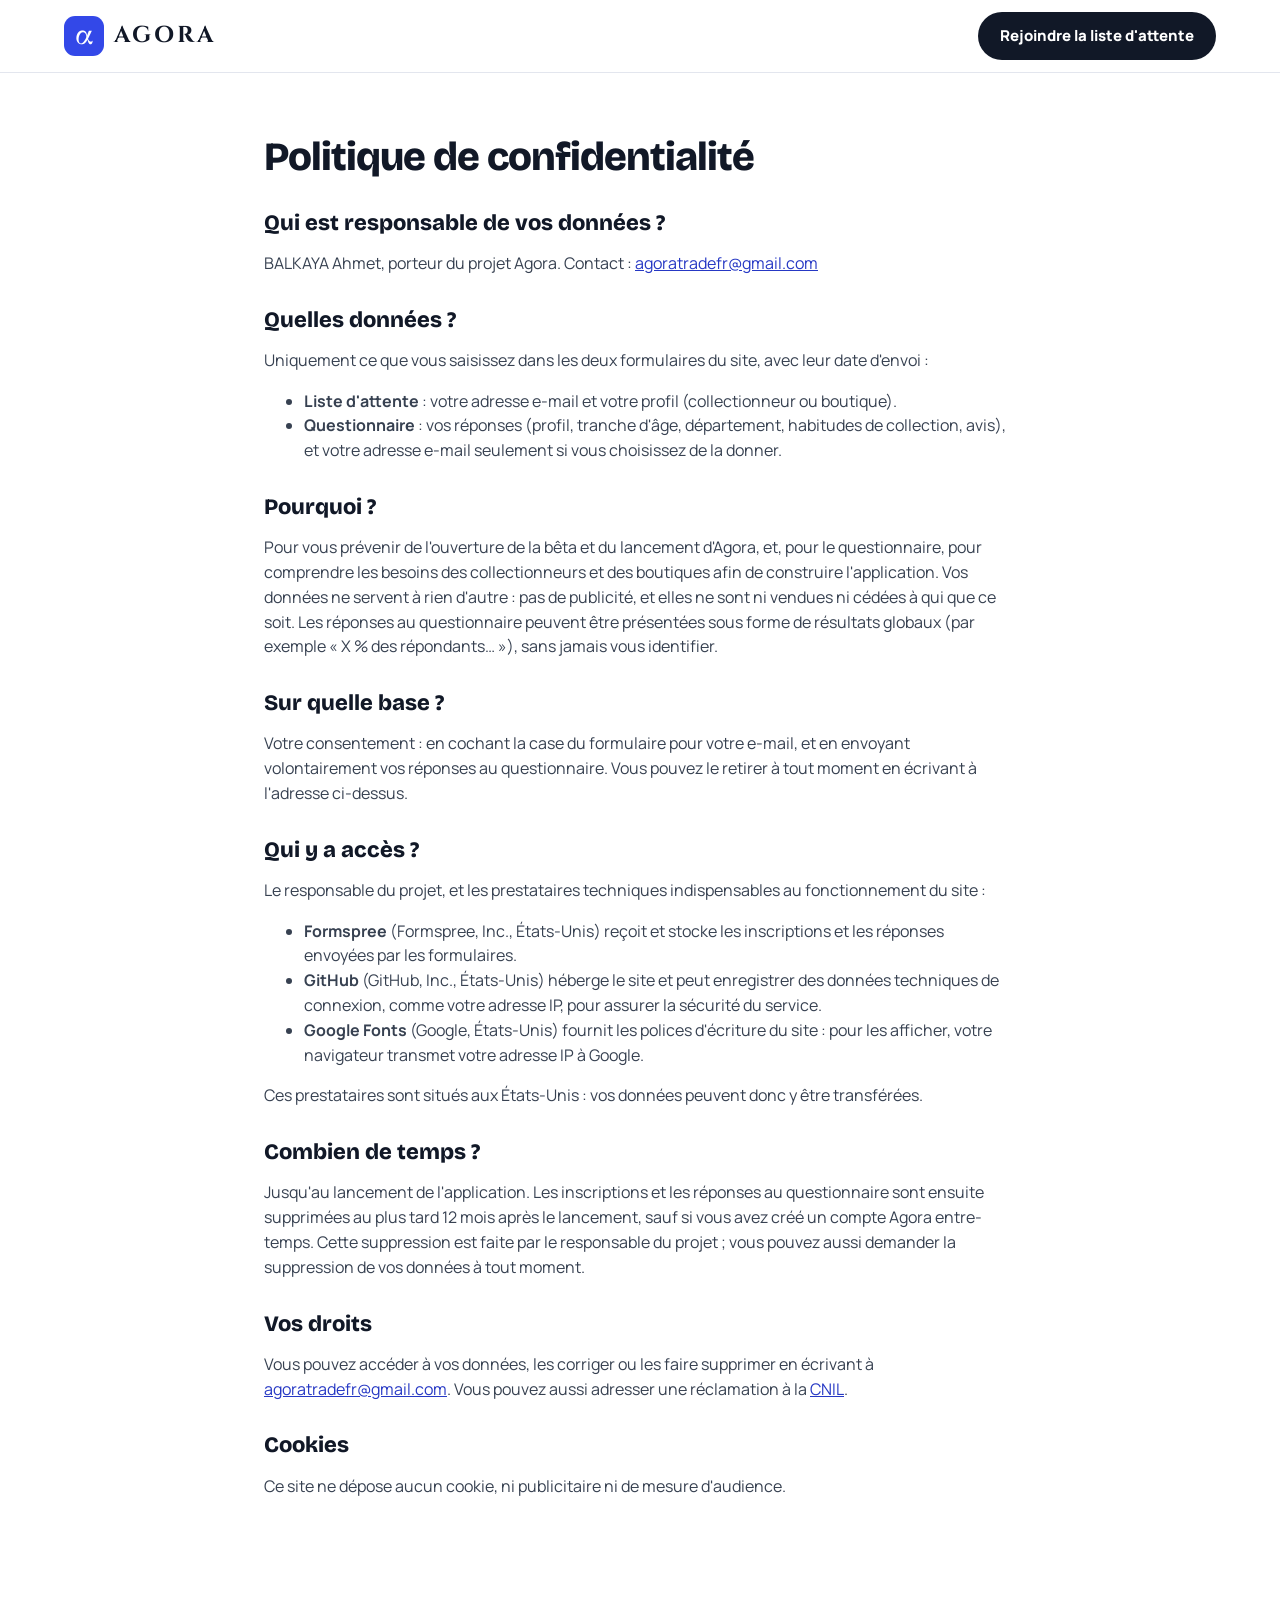
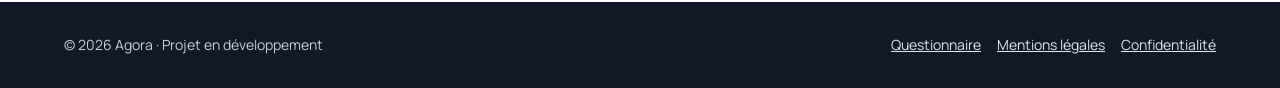
==== confidentialite/index.html @ 7fc91db6 "Numéro de version sur CSS et JS pour éviter les anciennes versions en cache Co-Authored-By: Claude O" ====
<!doctype html>
<html lang="fr">
<head>
  <meta charset="utf-8">
  <meta name="viewport" content="width=device-width, initial-scale=1">
  <title>Politique de confidentialité — Agora</title>
  <meta name="robots" content="noindex">
  <link rel="icon" href="../favicon.svg" type="image/svg+xml">
  <link rel="stylesheet" href="https://fonts.googleapis.com/css2?family=Bricolage+Grotesque:wght@700;800&family=Manrope:wght@400;600;700;800&family=Cinzel:wght@700&family=GFS+Didot&display=swap">
  <link rel="stylesheet" href="../css/styles.css?v=20261111">
  <script src="../js/navigation.js?v=20261111" defer></script>
</head>
<body>
  <header class="entete">
    <div class="container entete__barre">
      <a class="logo" href="../" aria-label="Agora, retour à l'accueil">
        <span class="logo__alpha" aria-hidden="true">α</span>
        <span class="logo__nom" aria-hidden="true">AGORA</span>
      </a>
      <nav class="nav" aria-label="Navigation principale"><a class="btn btn--sombre" href="../#inscription"><span>Rejoindre<span class="btn__suite"> la liste d'attente</span></span></a></nav>
    </div>
  </header>

  <main class="legal">
    <div class="container">
      <h1>Politique de confidentialité</h1>
      <h2>Qui est responsable de vos données ?</h2>
      <p>BALKAYA Ahmet, porteur du projet Agora. Contact : <a href="mailto:agoratradefr@gmail.com">agoratradefr@gmail.com</a></p>

      <h2>Quelles données ?</h2>
      <p>Uniquement ce que vous saisissez dans les deux formulaires du site, avec leur date d'envoi :</p>
      <ul>
        <li><strong>Liste d'attente</strong> : votre adresse e-mail et votre profil (collectionneur ou boutique).</li>
        <li><strong>Questionnaire</strong> : vos réponses (profil, tranche d'âge, département, habitudes de collection, avis), et votre adresse e-mail seulement si vous choisissez de la donner.</li>
      </ul>

      <h2>Pourquoi ?</h2>
      <p>Pour vous prévenir de l'ouverture de la bêta et du lancement d'Agora, et, pour le questionnaire, pour comprendre les besoins des collectionneurs et des boutiques afin de construire l'application. Vos données ne servent à rien d'autre : pas de publicité, et elles ne sont ni vendues ni cédées à qui que ce soit. Les réponses au questionnaire peuvent être présentées sous forme de résultats globaux (par exemple « X % des répondants… »), sans jamais vous identifier.</p>

      <h2>Sur quelle base ?</h2>
      <p>Votre consentement : en cochant la case du formulaire pour votre e-mail, et en envoyant volontairement vos réponses au questionnaire. Vous pouvez le retirer à tout moment en écrivant à l'adresse ci-dessus.</p>

      <h2>Qui y a accès ?</h2>
      <p>Le responsable du projet, et les prestataires techniques indispensables au fonctionnement du site :</p>
      <ul>
        <li><strong>Formspree</strong> (Formspree, Inc., États-Unis) reçoit et stocke les inscriptions et les réponses envoyées par les formulaires.</li>
        <li><strong>GitHub</strong> (GitHub, Inc., États-Unis) héberge le site et peut enregistrer des données techniques de connexion, comme votre adresse IP, pour assurer la sécurité du service.</li>
        <li><strong>Google Fonts</strong> (Google, États-Unis) fournit les polices d'écriture du site : pour les afficher, votre navigateur transmet votre adresse IP à Google.</li>
      </ul>
      <p>Ces prestataires sont situés aux États-Unis : vos données peuvent donc y être transférées.</p>

      <h2>Combien de temps ?</h2>
      <p>Jusqu'au lancement de l'application. Les inscriptions et les réponses au questionnaire sont ensuite supprimées au plus tard 12 mois après le lancement, sauf si vous avez créé un compte Agora entre-temps. Cette suppression est faite par le responsable du projet ; vous pouvez aussi demander la suppression de vos données à tout moment.</p>

      <h2>Vos droits</h2>
      <p>Vous pouvez accéder à vos données, les corriger ou les faire supprimer en écrivant à <a href="mailto:agoratradefr@gmail.com">agoratradefr@gmail.com</a>.
      Vous pouvez aussi adresser une réclamation à la <a href="https://www.cnil.fr/" rel="noopener">CNIL</a>.</p>

      <h2>Cookies</h2>
      <p>Ce site ne dépose aucun cookie, ni publicitaire ni de mesure d'audience.</p>
    </div>
  </main>

  <footer class="pied">
    <div class="container pied__ligne">
      <span>© 2026 Agora · Projet en développement</span>
      <span class="pied__liens"><a href="../questionnaire/">Questionnaire</a><a href="../mentions-legales/">Mentions légales</a><a href="../confidentialite/">Confidentialité</a></span>
    </div>
  </footer>
</body>
</html>
---- css/styles.css ----
/* ==========================================================
   Agora — site vitrine
   Couleurs, typographies et composants
   ========================================================== */

:root {
  --bleu: #3348E8;
  --bleu-fonce: #2638C4;
  --bleu-pale: #EEF0FF;
  --encre: #111827;
  --texte: #374151;
  --discret: #4B5563;
  --fond: #F5F6FA;
  --surface: #FFFFFF;
  --ligne: #E3E6EE;
  --bordure: #C9CEDB;
  --vert: #047857;
  --vert-pale: #D1FAE5;
  --ambre: #92400E;
  --ambre-pale: #FEF3C7;
  --or: #FFC86B;

  --police-titre: 'Bricolage Grotesque', system-ui, sans-serif;
  --police-texte: 'Manrope', system-ui, sans-serif;
  --police-logo: 'Cinzel', Georgia, serif;
  --police-alpha: 'GFS Didot', Georgia, serif;

  --rayon: 20px;
  --largeur: 1200px;
}

*, *::before, *::after { box-sizing: border-box; }

html { scroll-behavior: smooth; }

body {
  margin: 0;
  background: var(--fond);
  color: var(--encre);
  font-family: var(--police-texte);
  font-size: 16px;
  line-height: 1.55;
  -webkit-font-smoothing: antialiased;
}

img, svg { display: block; }

a { color: var(--bleu-fonce); }
a:hover { color: #1A2A9E; }

:focus-visible { outline: 3px solid var(--bleu); outline-offset: 3px; border-radius: 6px; }

.visually-hidden {
  position: absolute !important; width: 1px; height: 1px; padding: 0; margin: -1px;
  overflow: hidden; clip: rect(0 0 0 0); white-space: nowrap; border: 0;
}

.skip-link {
  position: absolute; left: 16px; top: -60px; z-index: 100;
  background: var(--encre); color: #fff; padding: 10px 16px; border-radius: 10px; font-weight: 700;
}
.skip-link:focus { top: 12px; color: #fff; }

.container { max-width: var(--largeur); margin: 0 auto; padding: 0 24px; }

.section { padding: 88px 0; }
.section--blanche { background: var(--surface); }

.surtitre {
  display: inline-block; font-size: 13px; font-weight: 800; color: var(--bleu-fonce);
  text-transform: uppercase; letter-spacing: 1px; margin-bottom: 12px;
}

h1, h2, h3 { font-family: var(--police-titre); margin: 0; line-height: 1.1; font-weight: 800; }
h1 { font-size: clamp(38px, 6vw, 62px); letter-spacing: -1px; line-height: 1.04; }
h2 { font-size: clamp(30px, 4vw, 42px); }
h3 { font-size: 24px; }

.intro { max-width: 720px; margin-bottom: 44px; }
.intro p { font-size: 18px; color: var(--texte); margin: 14px 0 0; }

/* ---------- Boutons ---------- */
.btn {
  display: inline-flex; align-items: center; justify-content: center; gap: 8px;
  min-height: 48px; padding: 0 22px; border-radius: 999px; border: 0;
  font: inherit; font-size: 15px; font-weight: 800; text-decoration: none; cursor: pointer;
  transition: transform .15s ease, background-color .15s ease;
}
.btn:hover { transform: translateY(-1px); }
.btn--sombre { background: var(--encre); color: #fff; }
.btn--sombre:hover { background: #000; color: #fff; }
.btn--bleu { background: var(--bleu); color: #fff; }
.btn--bleu:hover { background: var(--bleu-fonce); color: #fff; }
.btn--contour { background: var(--surface); color: var(--encre); border: 1px solid var(--bordure); }
.btn--contour:hover { color: var(--encre); border-color: var(--encre); }

/* ---------- En-tête ---------- */
.entete { background: var(--surface); border-bottom: 1px solid var(--ligne); position: sticky; top: 0; z-index: 50; }
.entete__barre { display: flex; align-items: center; justify-content: space-between; gap: 16px; min-height: 72px; }

.logo { display: flex; align-items: center; gap: 10px; text-decoration: none; color: var(--encre); }
.logo:hover { color: var(--encre); }
.logo__alpha {
  width: 40px; height: 40px; border-radius: 11px; background: var(--bleu); color: #fff;
  display: flex; align-items: center; justify-content: center;
  font-family: var(--police-alpha); font-size: 29px; line-height: 1; padding-bottom: 4px;
}
.logo__nom { font-family: var(--police-logo); font-size: 23px; font-weight: 700; letter-spacing: 3px; }

.nav { display: flex; align-items: center; gap: 24px; font-size: 15px; font-weight: 700; }
.nav a:not(.btn) { color: var(--texte); text-decoration: none; }
.nav a:not(.btn):hover { color: var(--bleu-fonce); }

/* ---------- Héro ---------- */
.hero { background: var(--surface); padding: 72px 0 88px; }
.hero__grille { display: grid; grid-template-columns: minmax(0, 1.3fr) minmax(0, 1fr); gap: 56px; align-items: center; }
.hero__texte { display: flex; flex-direction: column; gap: 22px; }
.badge {
  align-self: flex-start; font-size: 13px; font-weight: 800; color: var(--bleu-fonce);
  background: var(--bleu-pale); padding: 6px 12px; border-radius: 999px;
}
.hero__accroche { font-size: 19px; color: var(--texte); max-width: 560px; margin: 0; }
.hero__visuel { display: flex; justify-content: center; }

/* ---------- Formulaire liste d'attente ---------- */
.attente {
  background: var(--fond); border: 1px solid var(--ligne); border-radius: var(--rayon);
  padding: 22px; max-width: 580px; scroll-margin-top: 96px;
}
.attente__titre { font-size: 16px; font-weight: 800; margin: 0 0 14px; }
.attente fieldset { border: 0; padding: 0; margin: 0 0 14px; }
.choix { display: flex; flex-wrap: wrap; gap: 8px; }
.choix input { position: absolute; opacity: 0; width: 1px; height: 1px; }
.choix label {
  min-height: 44px; padding: 0 16px; border-radius: 999px; border: 1px solid var(--bordure);
  background: var(--surface); display: flex; align-items: center; font-size: 14px; font-weight: 800; cursor: pointer;
}
.choix input:checked + label { background: var(--encre); color: #fff; border-color: var(--encre); }
.choix input:focus-visible + label { outline: 3px solid var(--bleu); outline-offset: 2px; }

.attente__ligne { display: flex; flex-wrap: wrap; gap: 10px; }
.attente__ligne input[type="email"] {
  flex: 1 1 240px; min-width: 0; min-height: 52px; border-radius: 999px; border: 1px solid var(--bordure);
  background: var(--surface); padding: 0 20px; font: inherit; font-size: 16px; color: var(--encre);
}
.attente__ligne .btn { min-height: 52px; font-size: 16px; }
.consentement { display: flex; gap: 10px; align-items: flex-start; margin-top: 14px; font-size: 13px; color: var(--discret); }
.consentement input { width: 18px; height: 18px; margin-top: 2px; accent-color: var(--bleu); flex-shrink: 0; }
.attente__message { margin: 12px 0 0; font-size: 14px; font-weight: 700; }
.attente__message--erreur { color: #B42318; }
.attente__merci h3 { font-family: var(--police-texte); font-size: 19px; color: #065F46; margin-bottom: 6px; }
.attente__merci p { margin: 0; color: var(--texte); }

/* ---------- Chiffres ---------- */
.chiffres { display: grid; grid-template-columns: repeat(3, minmax(0, 1fr)); gap: 16px; }
.chiffre { background: var(--surface); border: 1px solid var(--ligne); border-radius: var(--rayon); padding: 28px; }
.chiffre__valeur { font-family: var(--police-titre); font-size: 54px; font-weight: 800; color: var(--bleu-fonce); line-height: 1; }
.chiffre__texte { font-size: 17px; font-weight: 600; margin: 12px 0 10px; }
.chiffre__source { font-size: 13px; color: var(--discret); }
.chiffre--sombre { background: var(--encre); border-color: var(--encre); color: #fff; }
.chiffre--sombre .chiffre__valeur { color: var(--or); }
.chiffre--sombre .chiffre__source { color: var(--bordure); }

/* ---------- Fonctionnalités ---------- */
.axes { display: grid; grid-template-columns: repeat(3, minmax(0, 1fr)); gap: 24px; }
.axe { background: var(--fond); border-radius: 24px; padding: 28px; display: flex; flex-direction: column; gap: 24px; }
.axe ul { margin: 10px 0 0; padding-left: 20px; color: var(--texte); }
.axe li + li { margin-top: 4px; }
.axe .telephone { align-self: center; }

/* ---------- Boutiques ---------- */
.encart-boutique {
  background: var(--bleu); color: #fff; border-radius: 28px; padding: 48px;
  display: grid; grid-template-columns: minmax(0, 1.4fr) minmax(0, 1fr); gap: 40px; align-items: center;
}
.encart-boutique .surtitre { color: #DCE1FF; }
.encart-boutique ul { margin: 18px 0 0; padding-left: 20px; font-size: 17px; color: var(--bleu-pale); }
.encart-boutique li + li { margin-top: 6px; }
.offre { background: var(--surface); color: var(--encre); border-radius: var(--rayon); padding: 28px; display: flex; flex-direction: column; gap: 8px; }
.offre__etiquette { font-size: 14px; font-weight: 800; color: var(--discret); }
.offre__prix { font-family: var(--police-titre); font-size: 40px; font-weight: 800; line-height: 1; }
.offre p { margin: 0 0 10px; color: var(--texte); }

/* ---------- Feuille de route ---------- */
.etapes { list-style: none; margin: 0; padding: 0; display: grid; grid-template-columns: repeat(4, minmax(0, 1fr)); gap: 16px; }
.etape { border: 1px solid var(--ligne); border-radius: var(--rayon); padding: 24px; background: var(--surface); }
.etape--active { border: 2px solid var(--bleu); background: var(--bleu-pale); }
.etape__num { font-size: 13px; font-weight: 800; color: var(--discret); }
.etape--active .etape__num { color: var(--bleu-fonce); }
.etape__titre { display: block; font-size: 20px; font-weight: 800; margin: 6px 0; }
.etape p { margin: 0; color: var(--texte); font-size: 15px; }

/* ---------- Contact ---------- */
.contacts { display: grid; grid-template-columns: repeat(2, minmax(0, 1fr)); gap: 24px; }
.carte-contact { background: var(--surface); border: 1px solid var(--ligne); border-radius: 24px; padding: 32px; }
.carte-contact h2 { font-size: 28px; }
.carte-contact p { color: var(--texte); margin: 12px 0 18px; }

/* ---------- Pied de page ---------- */
.pied { background: var(--encre); color: var(--bordure); padding: 32px 0; font-size: 14px; }
.pied__ligne { display: flex; flex-wrap: wrap; justify-content: space-between; gap: 12px 24px; }
.pied a { color: var(--ligne); }
.pied__liens { display: flex; gap: 16px; }
.pied__note { flex-basis: 100%; font-size: 12px; color: #9CA3AF; margin: 0; }

/* ---------- Pages légales ---------- */
.legal { background: var(--surface); padding: 64px 0 88px; }
.legal .container { max-width: 800px; }
.legal h1 { font-size: 40px; margin-bottom: 24px; }
.legal h2 { font-size: 22px; margin: 32px 0 8px; }
.legal p, .legal li { color: var(--texte); }
.nav a { white-space: nowrap; }
.a-completer { background: var(--ambre-pale); color: var(--ambre); font-weight: 700; padding: 0 4px; border-radius: 4px; }

/* ==========================================================
   Téléphones : écrans d'Agora reproduits en HTML/CSS
   ========================================================== */
.telephone {
  --l: 290px;
  width: var(--l); flex-shrink: 0;
  background: var(--encre); border-radius: 44px; padding: 10px;
  box-shadow: 0 30px 60px rgba(17, 24, 39, .22);
}
.telephone--petit { --l: 250px; border-radius: 38px; padding: 8px; box-shadow: 0 20px 40px rgba(17, 24, 39, .16); }
.ecran {
  background: var(--fond); border-radius: 34px; overflow: hidden;
  aspect-ratio: 390 / 820; display: flex; flex-direction: column; font-size: 11px; line-height: 1.35;
}
.telephone--petit .ecran { border-radius: 30px; font-size: 9.5px; }
.ecran__contenu { flex: 1; padding: 18px 14px 10px; display: flex; flex-direction: column; gap: 10px; overflow: hidden; }
.ecran__titre { font-family: var(--police-titre); font-weight: 800; font-size: 1.7em; }
.ecran__entete { display: flex; align-items: center; justify-content: space-between; }
.ecran__logo { display: flex; align-items: center; gap: 6px; }
.ecran__logo .logo__alpha { width: 28px; height: 28px; border-radius: 8px; font-size: 20px; padding-bottom: 3px; }
.ecran__logo span:last-child { font-family: var(--police-logo); font-weight: 700; letter-spacing: 2px; font-size: 1.45em; }
.cloche { width: 28px; height: 28px; border-radius: 50%; border: 1px solid var(--ligne); background: #fff; display: flex; align-items: center; justify-content: center; }
.carte-ui { background: #fff; border: 1px solid var(--ligne); border-radius: 12px; padding: 10px; }
.alerte-ui { background: var(--bleu); color: #fff; border-radius: 14px; padding: 12px; display: flex; flex-direction: column; gap: 6px; }
.alerte-ui small { font-weight: 800; text-transform: uppercase; letter-spacing: .5px; font-size: .85em; }
.alerte-ui p { margin: 0; font-weight: 600; font-size: 1.1em; }
.alerte-ui span { align-self: flex-start; background: #fff; color: var(--bleu-fonce); font-weight: 800; padding: 5px 10px; border-radius: 999px; }
.ligne-ui { display: flex; align-items: center; gap: 8px; }
.pastille { width: 34px; height: 34px; border-radius: 9px; flex-shrink: 0; }
.ui-gras { font-weight: 800; }
.ui-discret { color: var(--discret); }
.tag-ui { font-size: .85em; font-weight: 800; padding: 2px 6px; border-radius: 6px; white-space: nowrap; }
.tag-ui--vert { color: #065F46; background: var(--vert-pale); }
.tag-ui--bleu { color: var(--bleu-fonce); background: var(--bleu-pale); }
.tag-ui--ambre { color: var(--ambre); background: var(--ambre-pale); }
.cartes-ui { display: grid; grid-template-columns: repeat(3, minmax(0, 1fr)); gap: 6px; }
.cartes-ui--2 { grid-template-columns: repeat(2, minmax(0, 1fr)); }
.tcg { aspect-ratio: 63 / 80; border-radius: 8px; border: 1px solid rgba(17, 24, 39, .08); padding: 6px; display: flex; flex-direction: column; justify-content: space-between; font-weight: 800; }
.tcg small { font-size: .8em; text-transform: uppercase; letter-spacing: .3px; }
.tcg--feu { background: #FFE4D6; color: #9A3412; }
.tcg--psy { background: #F3E8FF; color: #6B21A8; }
.tcg--elec { background: #FEF9C3; color: #854D0E; }
.tcg--eau { background: #DBEAFE; color: #1E40AF; }
.tcg--plante { background: #DCFCE7; color: #166534; }
.tcg--tenebres { background: #E5E7EB; color: #1F2937; }
.stats-ui { display: grid; grid-template-columns: repeat(3, minmax(0, 1fr)); gap: 5px; }
.stats-ui div { background: #fff; border: 1px solid var(--ligne); border-radius: 9px; padding: 6px; }
.stats-ui strong { display: block; font-family: var(--police-titre); font-size: 1.35em; }
.barre-ui { height: 6px; border-radius: 3px; background: #E9EBF2; overflow: hidden; margin-top: 3px; }
.barre-ui span { display: block; height: 100%; background: var(--bleu); border-radius: 3px; }
.duo-ui { display: grid; grid-template-columns: 1fr 1fr; gap: 6px; }
.bouton-ui { background: var(--bleu); color: #fff; font-weight: 800; text-align: center; padding: 9px; border-radius: 999px; }
.bouton-ui--contour { background: #fff; color: var(--encre); border: 1px solid var(--bordure); }
.suivi-ui { display: grid; grid-template-columns: repeat(4, 1fr); gap: 4px; }
.suivi-ui span { height: 4px; border-radius: 2px; background: #D5D9E4; }
.suivi-ui span.fait { background: var(--bleu); }
.nav-ui { display: flex; justify-content: space-around; background: #fff; border-top: 1px solid var(--ligne); padding: 8px 4px 12px; }
.nav-ui span { display: flex; flex-direction: column; align-items: center; gap: 2px; font-weight: 800; font-size: .85em; color: #6B7280; }
.nav-ui span.actif { color: var(--bleu-fonce); }
.nav-ui i { width: 14px; height: 14px; border-radius: 4px; border: 2px solid currentColor; display: block; }

/* ==========================================================
   Adaptation tablette et téléphone
   ========================================================== */
@media (max-width: 980px) {
  .hero__grille, .encart-boutique { grid-template-columns: 1fr; }
  .axes { grid-template-columns: 1fr; max-width: 520px; margin: 0 auto; }
  .etapes { grid-template-columns: repeat(2, minmax(0, 1fr)); }
  .chiffres { grid-template-columns: 1fr; }
}

@media (max-width: 1100px) {
  .nav a:not(.btn) { display: none; }
}

@media (max-width: 720px) {
  .nav .btn { min-height: 42px; padding: 0 16px; font-size: 14px; }
  .logo__nom { font-size: 20px; letter-spacing: 2px; }
  .section { padding: 64px 0; }
  .hero { padding: 48px 0 64px; }
  .encart-boutique { padding: 28px; border-radius: 22px; }
  .etapes, .contacts { grid-template-columns: 1fr; }
}

@media (max-width: 420px) {
  .container { padding: 0 16px; }
  .nav .btn .btn__suite { display: none; }
}

@media (prefers-reduced-motion: reduce) {
  html { scroll-behavior: auto; }
  .btn { transition: none; }
}

.intro .note-apercu { font-size: 14px; color: var(--discret); margin-top: 8px; }
.reseaux { display: flex; flex-wrap: wrap; gap: 10px; }

/* ---------- Questionnaire ---------- */
.quest__intro { font-size: 18px; color: var(--texte); margin: 0 0 32px; }
.quest { display: flex; flex-direction: column; gap: 28px; }
.quest__q { border: 0; padding: 0; margin: 0; min-width: 0; }
.quest__q legend, .quest__label { display: block; font-weight: 800; font-size: 17px; color: var(--encre); margin-bottom: 12px; padding: 0; }
.quest__label--petit { font-size: 14px; margin: 14px 0 6px; }
.quest__aide, .quest__requis { font-weight: 600; font-size: 13px; color: var(--discret); margin-left: 6px; }
.quest__requis { color: var(--bleu-fonce); }
.quest__champ {
  width: 100%; min-height: 48px; border-radius: 14px; border: 1px solid var(--bordure);
  background: var(--surface); padding: 10px 16px; font: inherit; font-size: 16px; color: var(--encre);
}
.quest__zone { min-height: 110px; resize: vertical; }
.quest__bloc { display: flex; flex-direction: column; gap: 28px; padding: 24px; border-radius: var(--rayon); background: var(--fond); border: 1px solid var(--ligne); }
.quest__bloc[hidden] { display: none; }
.quest__bloc h2 { margin: 0; }
.quest .choix label { min-height: 44px; height: auto; padding: 8px 16px; line-height: 1.3; }
.choix input:disabled + label { opacity: .45; cursor: not-allowed; }
.quest__envoyer { align-self: flex-start; min-height: 52px; font-size: 16px; }
.quest__merci h2 { color: #065F46; margin-bottom: 8px; }
.questionnaire-appel { display: flex; flex-wrap: wrap; align-items: center; justify-content: space-between; gap: 20px; background: var(--surface); border: 1px solid var(--ligne); border-radius: 24px; padding: 32px; }
.questionnaire-appel h2 { font-size: 28px; }
.questionnaire-appel p { margin: 8px 0 0; color: var(--texte); max-width: 620px; }
.attente__merci p + p { margin-top: 8px; }

/* ---------- Profil (écrans) ---------- */
#profil .axe { background: var(--surface); border: 1px solid var(--ligne); }
.banniere-ui { height: 23%; flex-shrink: 0; background: #C9B8A6 url(../img/banniere-profil.webp) center 55% / cover no-repeat; position: relative; }
.profil-ui { padding-top: 0; gap: 7px; overflow: visible; min-height: 0; }
.ecran .nav-ui { position: relative; z-index: 1; }
.avatar-ui { position: relative; z-index: 1; }
.profil-ui__haut { display: flex; justify-content: space-between; align-items: flex-end; margin-top: -22px; }
.avatar-ui { width: 46px; height: 46px; border-radius: 50%; background: var(--bleu); color: #fff; border: 3px solid var(--fond); display: flex; align-items: center; justify-content: center; font-family: var(--police-titre); font-weight: 800; font-size: 1.7em; }
.bouton-ui--petit { padding: 5px 9px; font-size: .9em; }
.profil-ui .ecran__titre { font-size: 1.5em; }
.profil-ui .stats-ui div { text-align: center; padding: 4px; }
.profil-ui .stats-ui strong { font-size: 1.15em; }
.profil-ui .stats-ui span { display: block; }
.onglets-ui { display: grid; grid-template-columns: repeat(3, 1fr); gap: 3px; background: #E9EBF2; border-radius: 999px; padding: 3px; }
.onglets-ui span { text-align: center; font-weight: 800; padding: 5px 2px; border-radius: 999px; color: var(--discret); white-space: nowrap; }
.onglets-ui span.actif { background: var(--encre); color: #fff; }
.profil-ui .cartes-ui--2 .tcg { aspect-ratio: 63 / 52; }
.intro .note-apercu--forte { font-weight: 700; color: var(--ambre); background: var(--ambre-pale); display: inline-block; padding: 6px 12px; border-radius: 10px; }

/* Vraies cartes dans les maquettes (images © Pokémon) */
.tcg-img { display: block; width: 100%; height: auto; aspect-ratio: 63 / 88; object-fit: cover; border-radius: 4px; box-shadow: 0 1px 3px rgba(17, 24, 39, .18); background: #E9EBF2; }
.tcg-img--mini { width: 26px; flex-shrink: 0; border-radius: 2px; }
.cartes-ui--3 { grid-template-columns: repeat(3, minmax(0, 1fr)); }
.cartes-ui--4 { grid-template-columns: repeat(4, minmax(0, 1fr)); gap: 5px; }
.tcg-photo { position: relative; }
.tcg-photo > .tag-ui { position: absolute; left: 50%; bottom: 4px; transform: translateX(-50%); font-size: .75em; }
.tcg-photo--cote { display: flex; flex-direction: column; align-items: center; gap: 3px; }
.tcg-photo--cote > .tag-ui { position: static; transform: none; }
.tag-ui--sombre { background: #111827; color: #fff; }
.echange-ui__recu { display: flex; justify-content: center; }
.echange-ui__recu .tcg-img { width: 72%; }
.credit-ui { margin: -4px 0 0; font-size: .8em; color: var(--discret); text-align: right; }
.avertissement-ui { font-weight: 800; color: var(--ambre); background: var(--ambre-pale); border-radius: 8px; padding: 5px 8px; }
.profil-ui .carte-ui { padding: 6px 9px; }
.profil-ui .tcg-img--mini { width: 22px; }

/* Notification (confirmation du questionnaire) */
.notification { position: fixed; left: 50%; bottom: 24px; z-index: 100; display: flex; align-items: flex-start; gap: 12px; width: min(440px, calc(100% - 32px)); padding: 14px 16px; background: var(--encre); color: #fff; border-radius: 14px; box-shadow: 0 16px 40px rgba(17, 24, 39, .3); transform: translate(-50%, 20px); opacity: 0; transition: transform .3s ease, opacity .3s ease; }
.notification--visible { transform: translate(-50%, 0); opacity: 1; }
.notification p { margin: 0; flex: 1; line-height: 1.45; }
.notification__icone { flex-shrink: 0; width: 26px; height: 26px; border-radius: 50%; background: #10B981; display: flex; align-items: center; justify-content: center; font-weight: 800; }
.notification__fermer { flex-shrink: 0; background: none; border: 0; color: #fff; font-size: 22px; line-height: 1; cursor: pointer; padding: 0 2px; opacity: .8; }
.notification__fermer:hover, .notification__fermer:focus-visible { opacity: 1; }
@media (prefers-reduced-motion: reduce) { .notification { transition: none; } }
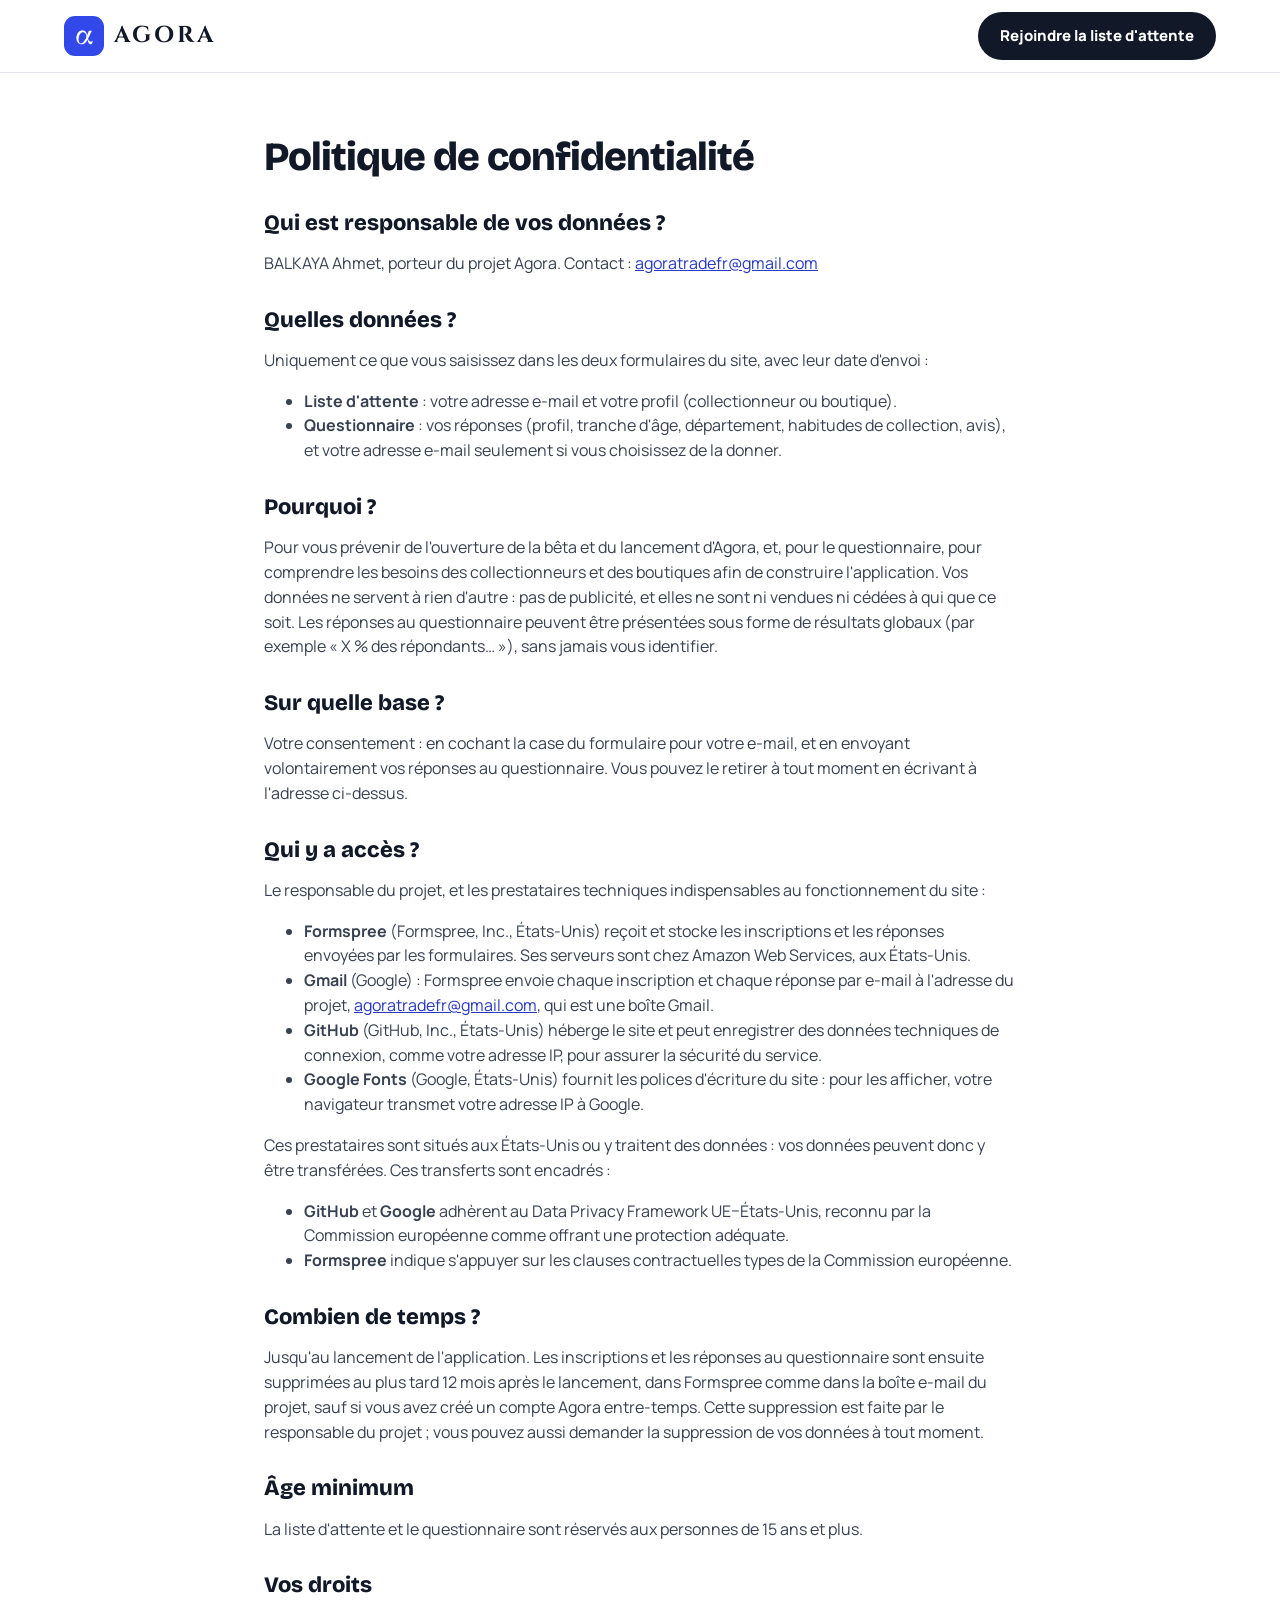
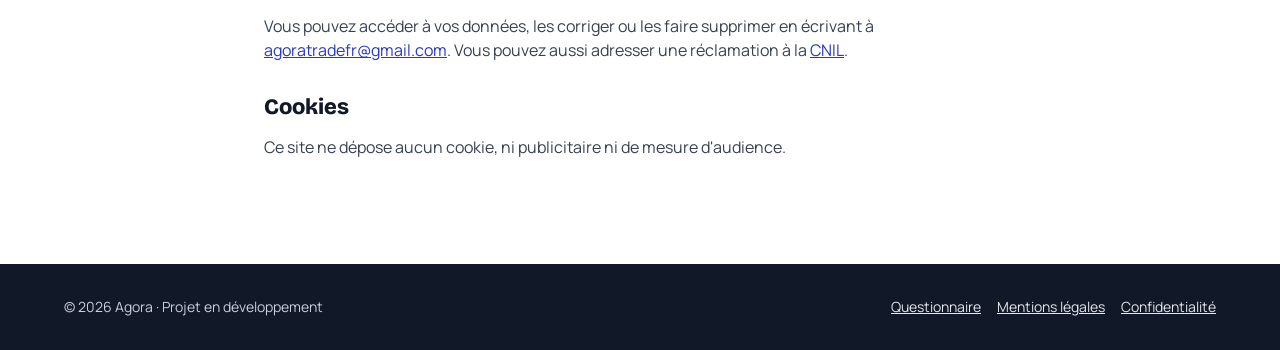
==== commit f88caee7: "RGPD : âge minimum, Gmail et encadrement des transferts dans la confidentialité Co-Authored-By: Clau" ====
--- a/confidentialite/index.html
+++ b/confidentialite/index.html
@@ -7,8 +7,8 @@
   <meta name="robots" content="noindex">
   <link rel="icon" href="../favicon.svg" type="image/svg+xml">
   <link rel="stylesheet" href="https://fonts.googleapis.com/css2?family=Bricolage+Grotesque:wght@700;800&family=Manrope:wght@400;600;700;800&family=Cinzel:wght@700&family=GFS+Didot&display=swap">
-  <link rel="stylesheet" href="../css/styles.css?v=20261111">
-  <script src="../js/navigation.js?v=20261111" defer></script>
+  <link rel="stylesheet" href="../css/styles.css?v=20261111b">
+  <script src="../js/navigation.js?v=20261111b" defer></script>
 </head>
 <body>
   <header class="entete">
@@ -43,14 +43,22 @@
       <h2>Qui y a accès ?</h2>
       <p>Le responsable du projet, et les prestataires techniques indispensables au fonctionnement du site :</p>
       <ul>
-        <li><strong>Formspree</strong> (Formspree, Inc., États-Unis) reçoit et stocke les inscriptions et les réponses envoyées par les formulaires.</li>
+        <li><strong>Formspree</strong> (Formspree, Inc., États-Unis) reçoit et stocke les inscriptions et les réponses envoyées par les formulaires. Ses serveurs sont chez Amazon Web Services, aux États-Unis.</li>
+        <li><strong>Gmail</strong> (Google) : Formspree envoie chaque inscription et chaque réponse par e-mail à l'adresse du projet, <a href="mailto:agoratradefr@gmail.com">agoratradefr@gmail.com</a>, qui est une boîte Gmail.</li>
         <li><strong>GitHub</strong> (GitHub, Inc., États-Unis) héberge le site et peut enregistrer des données techniques de connexion, comme votre adresse IP, pour assurer la sécurité du service.</li>
         <li><strong>Google Fonts</strong> (Google, États-Unis) fournit les polices d'écriture du site : pour les afficher, votre navigateur transmet votre adresse IP à Google.</li>
       </ul>
-      <p>Ces prestataires sont situés aux États-Unis : vos données peuvent donc y être transférées.</p>
+      <p>Ces prestataires sont situés aux États-Unis ou y traitent des données : vos données peuvent donc y être transférées. Ces transferts sont encadrés :</p>
+      <ul>
+        <li><strong>GitHub</strong> et <strong>Google</strong> adhèrent au Data Privacy Framework UE–États-Unis, reconnu par la Commission européenne comme offrant une protection adéquate.</li>
+        <li><strong>Formspree</strong> indique s'appuyer sur les clauses contractuelles types de la Commission européenne.</li>
+      </ul>
 
       <h2>Combien de temps ?</h2>
-      <p>Jusqu'au lancement de l'application. Les inscriptions et les réponses au questionnaire sont ensuite supprimées au plus tard 12 mois après le lancement, sauf si vous avez créé un compte Agora entre-temps. Cette suppression est faite par le responsable du projet ; vous pouvez aussi demander la suppression de vos données à tout moment.</p>
+      <p>Jusqu'au lancement de l'application. Les inscriptions et les réponses au questionnaire sont ensuite supprimées au plus tard 12 mois après le lancement, dans Formspree comme dans la boîte e-mail du projet, sauf si vous avez créé un compte Agora entre-temps. Cette suppression est faite par le responsable du projet ; vous pouvez aussi demander la suppression de vos données à tout moment.</p>
+
+      <h2>Âge minimum</h2>
+      <p>La liste d'attente et le questionnaire sont réservés aux personnes de 15 ans et plus.</p>
 
       <h2>Vos droits</h2>
       <p>Vous pouvez accéder à vos données, les corriger ou les faire supprimer en écrivant à <a href="mailto:agoratradefr@gmail.com">agoratradefr@gmail.com</a>.
--- a/css/styles.css
+++ b/css/styles.css
@@ -378,3 +378,4 @@
 .notification__fermer { flex-shrink: 0; background: none; border: 0; color: #fff; font-size: 22px; line-height: 1; cursor: pointer; padding: 0 2px; opacity: .8; }
 .notification__fermer:hover, .notification__fermer:focus-visible { opacity: 1; }
 @media (prefers-reduced-motion: reduce) { .notification { transition: none; } }
+.attente__age { margin: 8px 0 0 30px; font-size: 13px; font-weight: 600; color: var(--discret); }
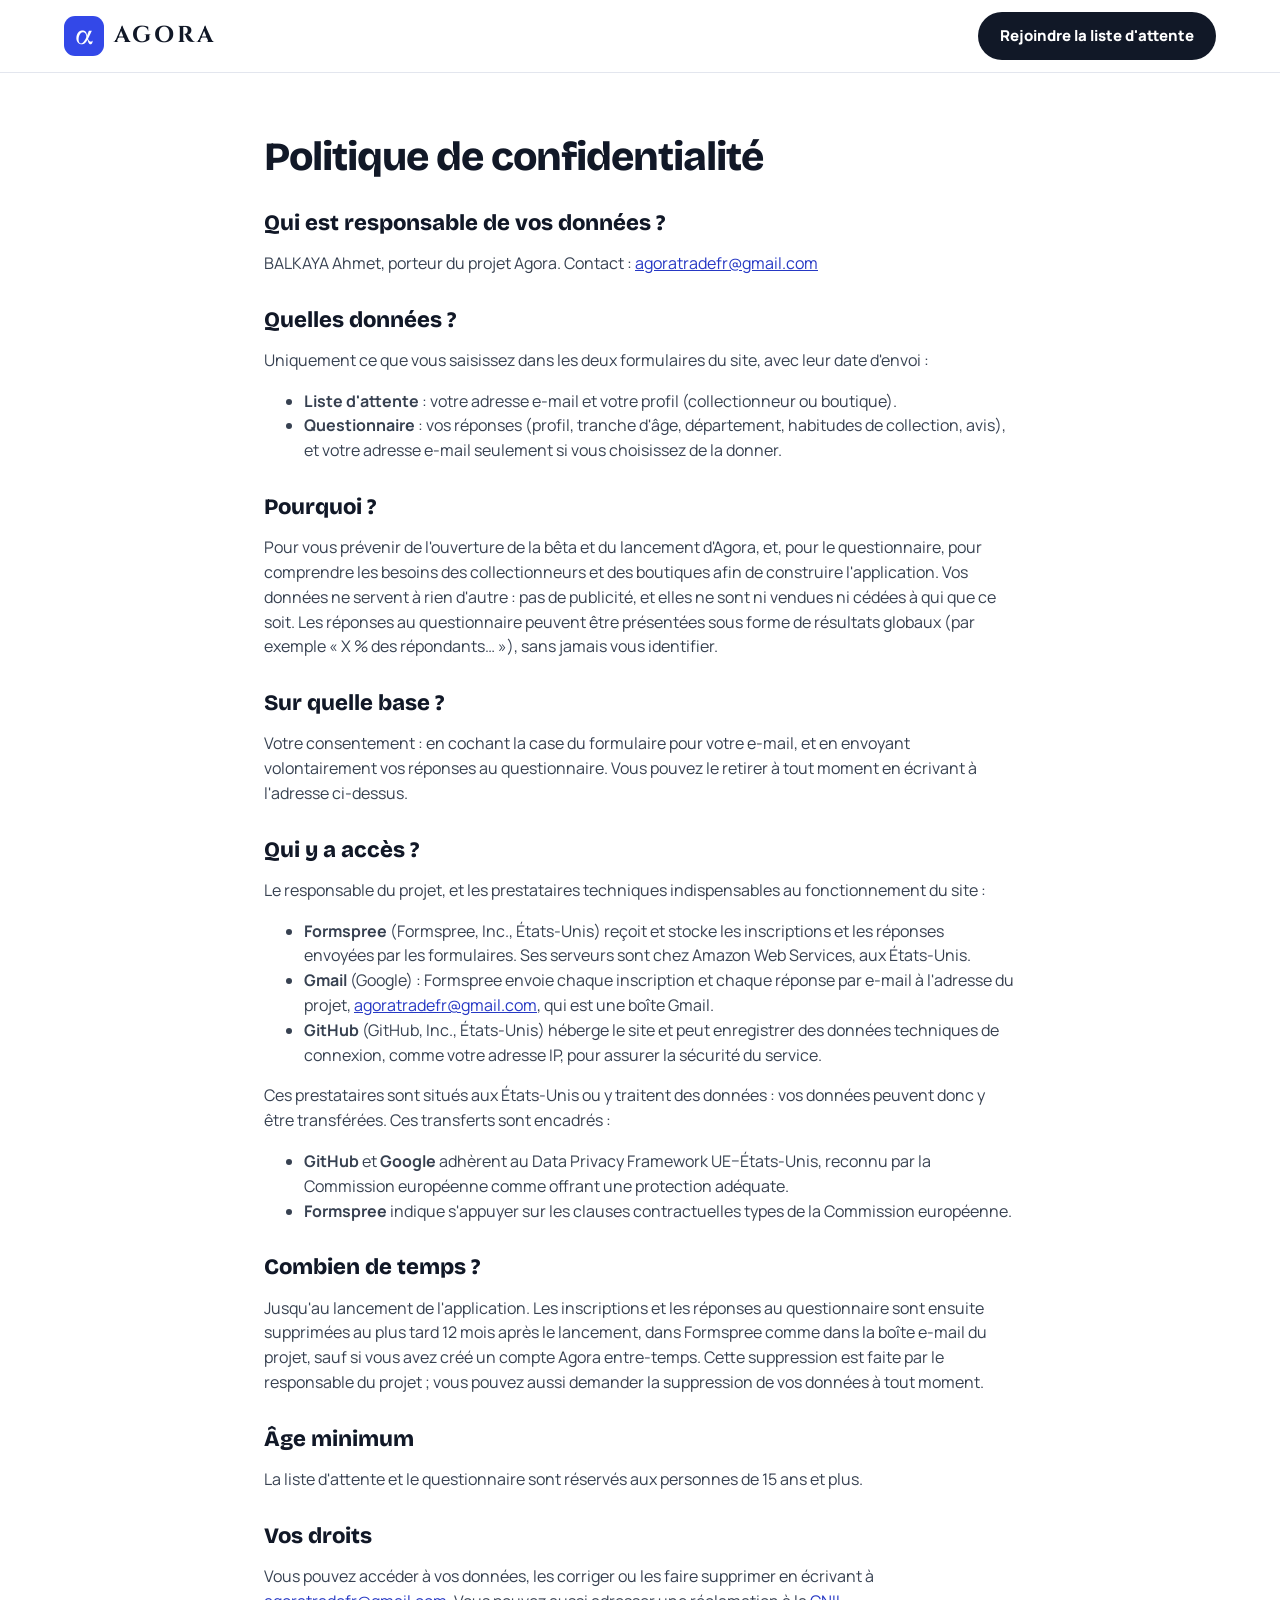
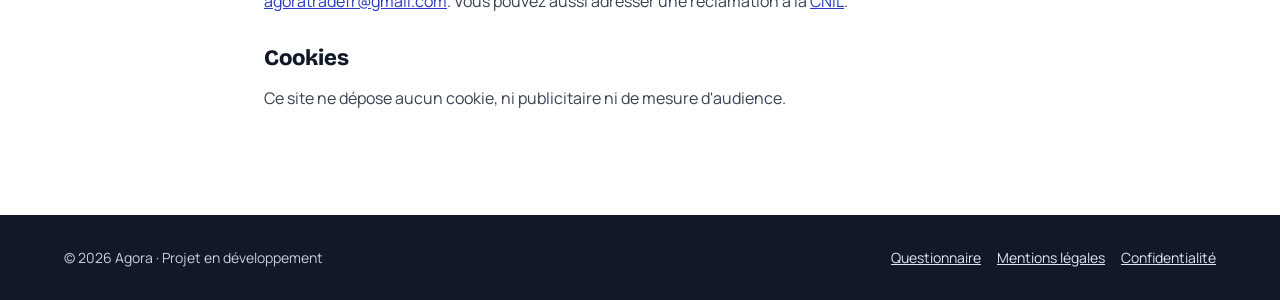
==== commit 5b4e9b68: "Polices hébergées sur le site : plus aucun appel à Google Fonts Co-Authored-By: Claude Opus 5.5 <nor" ====
--- a/confidentialite/index.html
+++ b/confidentialite/index.html
@@ -6,9 +6,8 @@
   <title>Politique de confidentialité — Agora</title>
   <meta name="robots" content="noindex">
   <link rel="icon" href="../favicon.svg" type="image/svg+xml">
-  <link rel="stylesheet" href="https://fonts.googleapis.com/css2?family=Bricolage+Grotesque:wght@700;800&family=Manrope:wght@400;600;700;800&family=Cinzel:wght@700&family=GFS+Didot&display=swap">
-  <link rel="stylesheet" href="../css/styles.css?v=20261111b">
-  <script src="../js/navigation.js?v=20261111b" defer></script>
+  <link rel="stylesheet" href="../css/styles.css?v=20261111c">
+  <script src="../js/navigation.js?v=20261111c" defer></script>
 </head>
 <body>
   <header class="entete">
@@ -46,7 +45,6 @@
         <li><strong>Formspree</strong> (Formspree, Inc., États-Unis) reçoit et stocke les inscriptions et les réponses envoyées par les formulaires. Ses serveurs sont chez Amazon Web Services, aux États-Unis.</li>
         <li><strong>Gmail</strong> (Google) : Formspree envoie chaque inscription et chaque réponse par e-mail à l'adresse du projet, <a href="mailto:agoratradefr@gmail.com">agoratradefr@gmail.com</a>, qui est une boîte Gmail.</li>
         <li><strong>GitHub</strong> (GitHub, Inc., États-Unis) héberge le site et peut enregistrer des données techniques de connexion, comme votre adresse IP, pour assurer la sécurité du service.</li>
-        <li><strong>Google Fonts</strong> (Google, États-Unis) fournit les polices d'écriture du site : pour les afficher, votre navigateur transmet votre adresse IP à Google.</li>
       </ul>
       <p>Ces prestataires sont situés aux États-Unis ou y traitent des données : vos données peuvent donc y être transférées. Ces transferts sont encadrés :</p>
       <ul>
--- a/css/styles.css
+++ b/css/styles.css
@@ -1,3 +1,13 @@
+/* Polices hébergées sur le site (licence SIL OFL, voir fonts/) : aucun appel à Google Fonts */
+@font-face { font-family: 'Manrope'; font-style: normal; font-weight: 400; font-display: swap; src: url(../fonts/manrope-400.woff) format('woff'); }
+@font-face { font-family: 'Manrope'; font-style: normal; font-weight: 600; font-display: swap; src: url(../fonts/manrope-600.woff) format('woff'); }
+@font-face { font-family: 'Manrope'; font-style: normal; font-weight: 700; font-display: swap; src: url(../fonts/manrope-700.woff) format('woff'); }
+@font-face { font-family: 'Manrope'; font-style: normal; font-weight: 800; font-display: swap; src: url(../fonts/manrope-800.woff) format('woff'); }
+@font-face { font-family: 'Bricolage Grotesque'; font-style: normal; font-weight: 700; font-display: swap; src: url(../fonts/bricolage-grotesque-700.woff) format('woff'); }
+@font-face { font-family: 'Bricolage Grotesque'; font-style: normal; font-weight: 800; font-display: swap; src: url(../fonts/bricolage-grotesque-800.woff) format('woff'); }
+@font-face { font-family: 'Cinzel'; font-style: normal; font-weight: 700; font-display: swap; src: url(../fonts/cinzel-700.woff) format('woff'); }
+@font-face { font-family: 'GFS Didot'; font-style: normal; font-weight: 400; font-display: swap; src: url(../fonts/gfs-didot-400.woff) format('woff'); }
+
 /* ==========================================================
    Agora — site vitrine
    Couleurs, typographies et composants
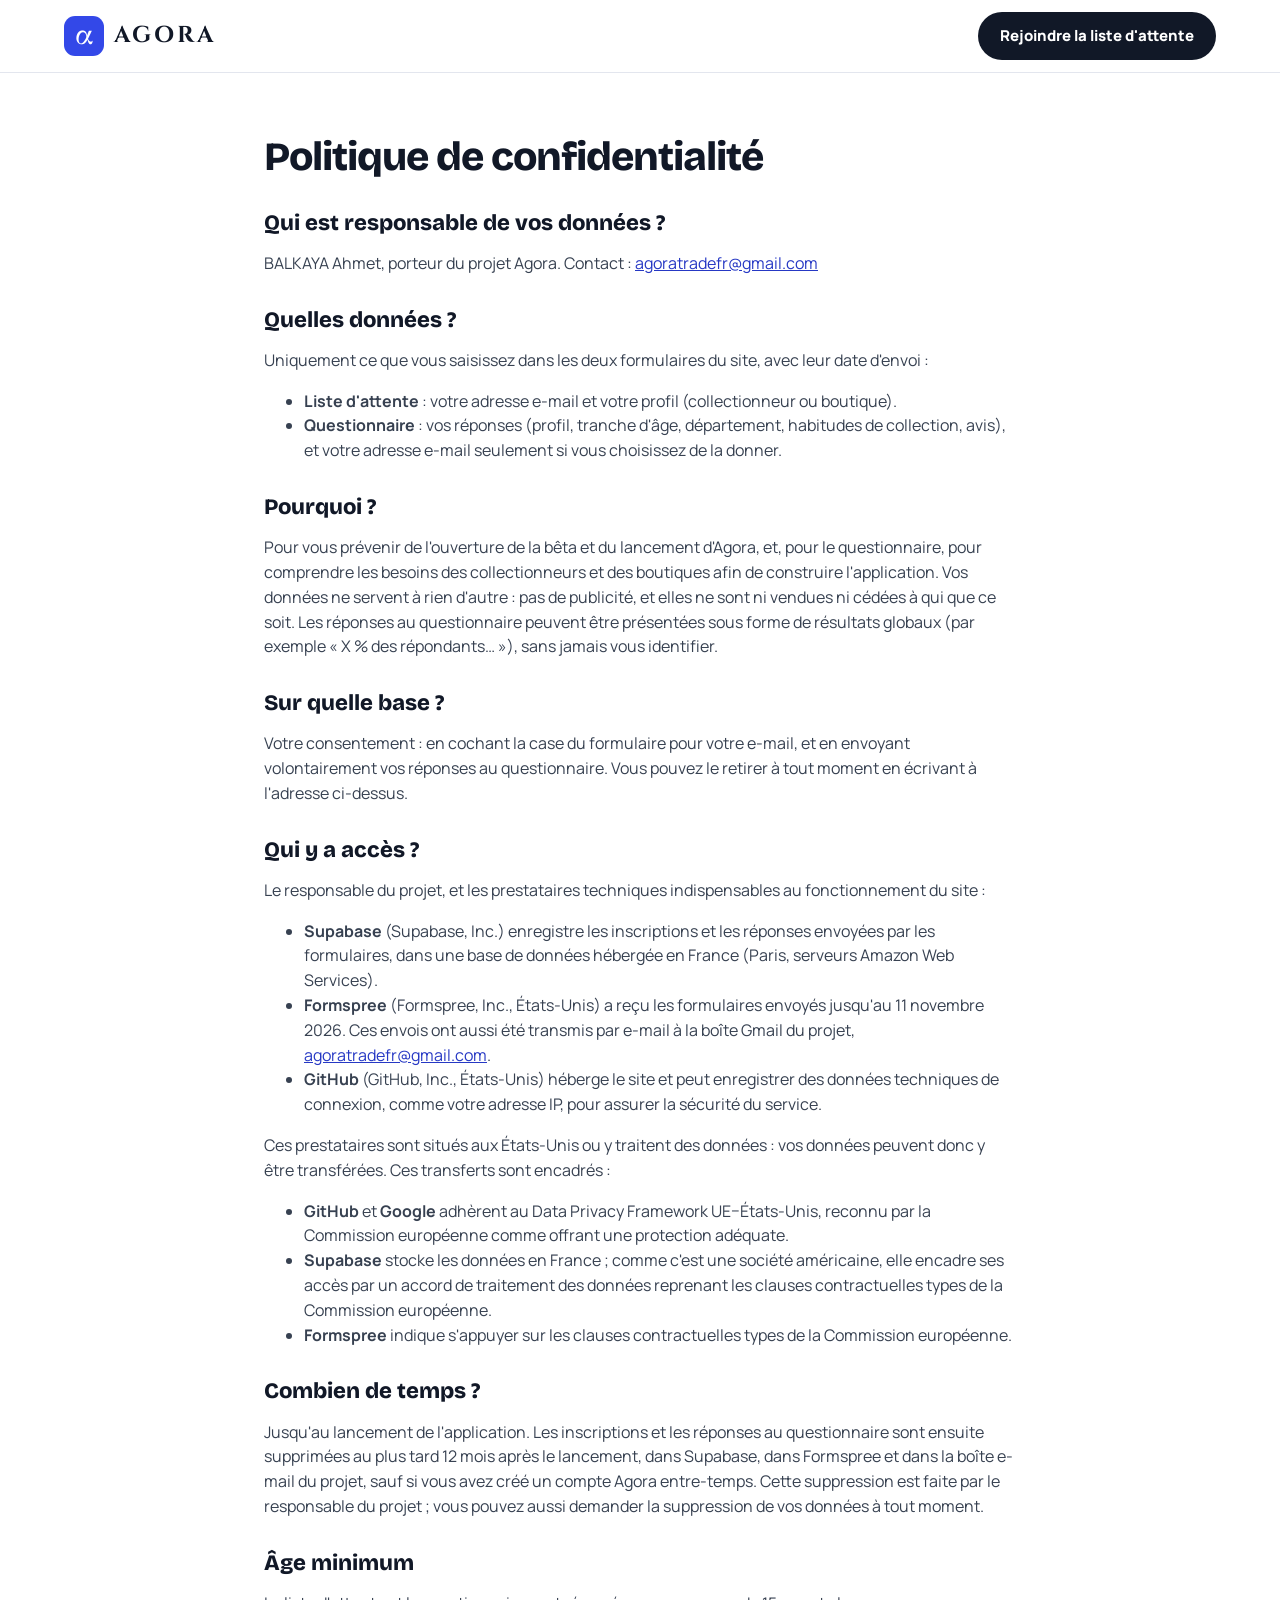
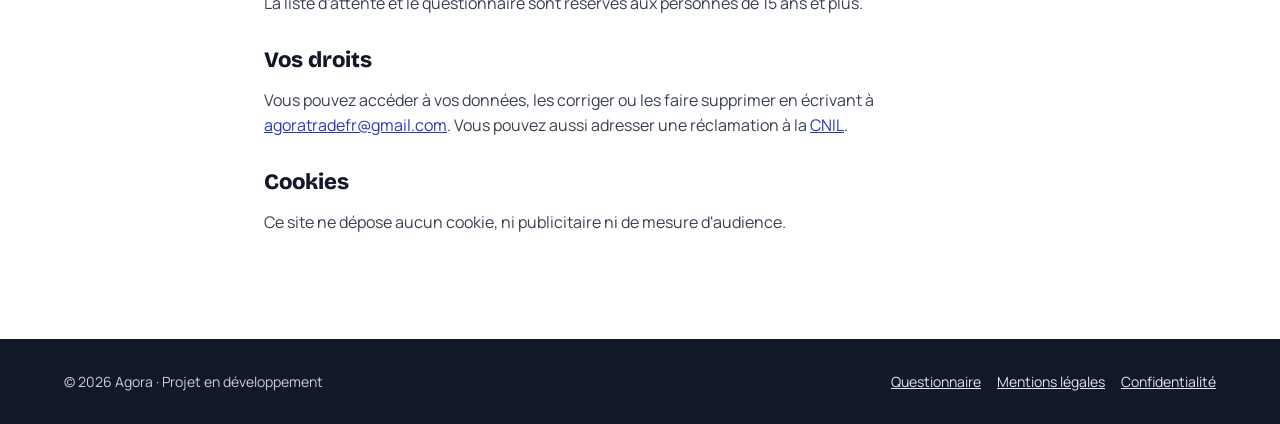
==== commit 3547d146: "Formulaires enregistrés dans Supabase (Paris) au lieu de Formspree Co-Authored-By: Claude Opus 5.5 <" ====
--- a/confidentialite/index.html
+++ b/confidentialite/index.html
@@ -6,8 +6,8 @@
   <title>Politique de confidentialité — Agora</title>
   <meta name="robots" content="noindex">
   <link rel="icon" href="../favicon.svg" type="image/svg+xml">
-  <link rel="stylesheet" href="../css/styles.css?v=20261111c">
-  <script src="../js/navigation.js?v=20261111c" defer></script>
+  <link rel="stylesheet" href="../css/styles.css?v=20261111d">
+  <script src="../js/navigation.js?v=20261111d" defer></script>
 </head>
 <body>
   <header class="entete">
@@ -42,18 +42,19 @@
       <h2>Qui y a accès ?</h2>
       <p>Le responsable du projet, et les prestataires techniques indispensables au fonctionnement du site :</p>
       <ul>
-        <li><strong>Formspree</strong> (Formspree, Inc., États-Unis) reçoit et stocke les inscriptions et les réponses envoyées par les formulaires. Ses serveurs sont chez Amazon Web Services, aux États-Unis.</li>
-        <li><strong>Gmail</strong> (Google) : Formspree envoie chaque inscription et chaque réponse par e-mail à l'adresse du projet, <a href="mailto:agoratradefr@gmail.com">agoratradefr@gmail.com</a>, qui est une boîte Gmail.</li>
+        <li><strong>Supabase</strong> (Supabase, Inc.) enregistre les inscriptions et les réponses envoyées par les formulaires, dans une base de données hébergée en France (Paris, serveurs Amazon Web Services).</li>
+        <li><strong>Formspree</strong> (Formspree, Inc., États-Unis) a reçu les formulaires envoyés jusqu'au 11 novembre 2026. Ces envois ont aussi été transmis par e-mail à la boîte Gmail du projet, <a href="mailto:agoratradefr@gmail.com">agoratradefr@gmail.com</a>.</li>
         <li><strong>GitHub</strong> (GitHub, Inc., États-Unis) héberge le site et peut enregistrer des données techniques de connexion, comme votre adresse IP, pour assurer la sécurité du service.</li>
       </ul>
       <p>Ces prestataires sont situés aux États-Unis ou y traitent des données : vos données peuvent donc y être transférées. Ces transferts sont encadrés :</p>
       <ul>
         <li><strong>GitHub</strong> et <strong>Google</strong> adhèrent au Data Privacy Framework UE–États-Unis, reconnu par la Commission européenne comme offrant une protection adéquate.</li>
+        <li><strong>Supabase</strong> stocke les données en France ; comme c'est une société américaine, elle encadre ses accès par un accord de traitement des données reprenant les clauses contractuelles types de la Commission européenne.</li>
         <li><strong>Formspree</strong> indique s'appuyer sur les clauses contractuelles types de la Commission européenne.</li>
       </ul>
 
       <h2>Combien de temps ?</h2>
-      <p>Jusqu'au lancement de l'application. Les inscriptions et les réponses au questionnaire sont ensuite supprimées au plus tard 12 mois après le lancement, dans Formspree comme dans la boîte e-mail du projet, sauf si vous avez créé un compte Agora entre-temps. Cette suppression est faite par le responsable du projet ; vous pouvez aussi demander la suppression de vos données à tout moment.</p>
+      <p>Jusqu'au lancement de l'application. Les inscriptions et les réponses au questionnaire sont ensuite supprimées au plus tard 12 mois après le lancement, dans Supabase, dans Formspree et dans la boîte e-mail du projet, sauf si vous avez créé un compte Agora entre-temps. Cette suppression est faite par le responsable du projet ; vous pouvez aussi demander la suppression de vos données à tout moment.</p>
 
       <h2>Âge minimum</h2>
       <p>La liste d'attente et le questionnaire sont réservés aux personnes de 15 ans et plus.</p>
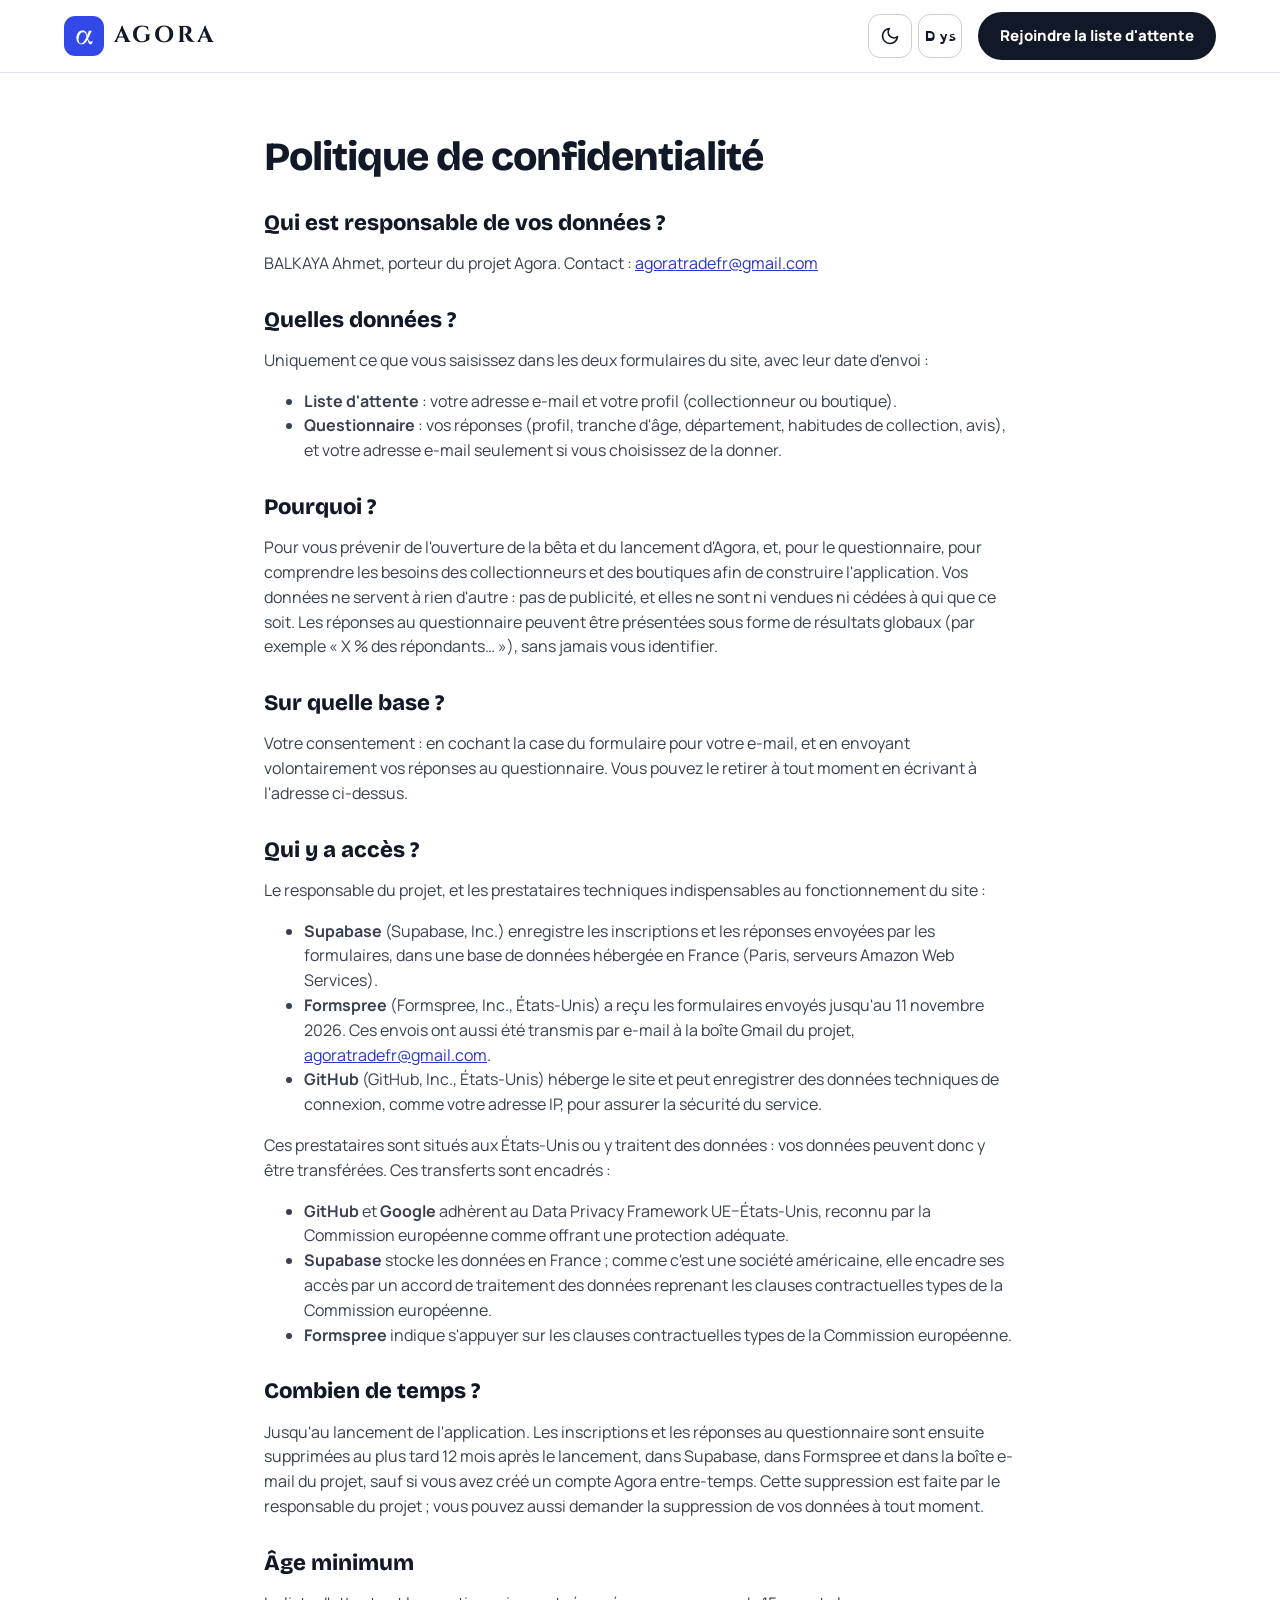
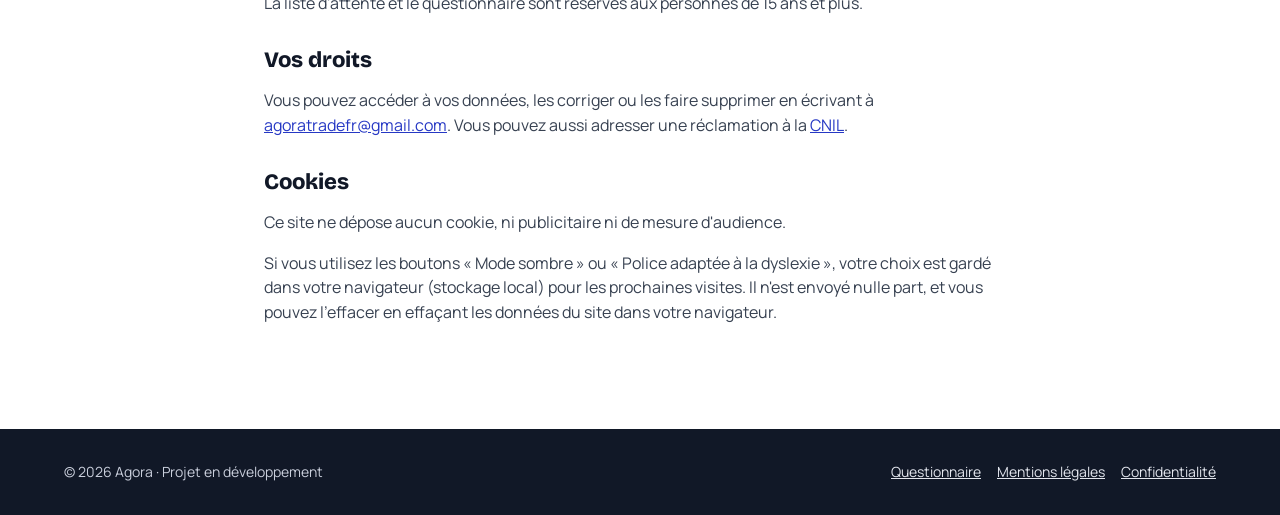
==== commit 247c68b3: "Accessibilité : mode sombre, police OpenDyslexic, navigation au clavier Co-Authored-By: Claude Opus " ====
--- a/confidentialite/index.html
+++ b/confidentialite/index.html
@@ -6,21 +6,34 @@
   <title>Politique de confidentialité — Agora</title>
   <meta name="robots" content="noindex">
   <link rel="icon" href="../favicon.svg" type="image/svg+xml">
-  <link rel="stylesheet" href="../css/styles.css?v=20261111d">
-  <script src="../js/navigation.js?v=20261111d" defer></script>
+  <script src="../js/preferences.js?v=20261112"></script>
+  <link rel="stylesheet" href="../css/styles.css?v=20261112">
+  <script src="../js/navigation.js?v=20261112" defer></script>
 </head>
 <body>
+  <a class="skip-link" href="#contenu">Aller au contenu</a>
   <header class="entete">
     <div class="container entete__barre">
       <a class="logo" href="../" aria-label="Agora, retour à l'accueil">
         <span class="logo__alpha" aria-hidden="true">α</span>
         <span class="logo__nom" aria-hidden="true">AGORA</span>
       </a>
+      <div class="reglages" role="group" aria-label="Affichage">
+        <button type="button" class="reglage" data-reglage="theme" aria-pressed="false" title="Mode sombre">
+          <svg class="reglage__lune" viewBox="0 0 24 24" width="20" height="20" aria-hidden="true" focusable="false"><path d="M21 12.8A9 9 0 1 1 11.2 3a7 7 0 0 0 9.8 9.8z" fill="none" stroke="currentColor" stroke-width="2" stroke-linejoin="round"/></svg>
+          <svg class="reglage__soleil" viewBox="0 0 24 24" width="20" height="20" aria-hidden="true" focusable="false"><circle cx="12" cy="12" r="4" fill="none" stroke="currentColor" stroke-width="2"/><path d="M12 2v2M12 20v2M4.9 4.9l1.4 1.4M17.7 17.7l1.4 1.4M2 12h2M20 12h2M4.9 19.1l1.4-1.4M17.7 6.3l1.4-1.4" stroke="currentColor" stroke-width="2" stroke-linecap="round"/></svg>
+          <span class="visually-hidden">Mode sombre</span>
+        </button>
+        <button type="button" class="reglage reglage--texte" data-reglage="police" aria-pressed="false" title="Police adaptée à la dyslexie">
+          <span aria-hidden="true">Dys</span>
+          <span class="visually-hidden">Police adaptée à la dyslexie</span>
+        </button>
+      </div>
       <nav class="nav" aria-label="Navigation principale"><a class="btn btn--sombre" href="../#inscription"><span>Rejoindre<span class="btn__suite"> la liste d'attente</span></span></a></nav>
     </div>
   </header>
 
-  <main class="legal">
+  <main class="legal" id="contenu">
     <div class="container">
       <h1>Politique de confidentialité</h1>
       <h2>Qui est responsable de vos données ?</h2>
@@ -65,6 +78,7 @@
 
       <h2>Cookies</h2>
       <p>Ce site ne dépose aucun cookie, ni publicitaire ni de mesure d'audience.</p>
+      <p>Si vous utilisez les boutons « Mode sombre » ou « Police adaptée à la dyslexie », votre choix est gardé dans votre navigateur (stockage local) pour les prochaines visites. Il n'est envoyé nulle part, et vous pouvez l'effacer en effaçant les données du site dans votre navigateur.</p>
     </div>
   </main>
 
--- a/css/styles.css
+++ b/css/styles.css
@@ -13,7 +13,8 @@
    Couleurs, typographies et composants
    ========================================================== */
 
-:root {
+:root,
+.telephone {
   --bleu: #3348E8;
   --bleu-fonce: #2638C4;
   --bleu-pale: #EEF0FF;
@@ -29,6 +30,15 @@
   --ambre: #92400E;
   --ambre-pale: #FEF3C7;
   --or: #FFC86B;
+  --bleu-survol: #2638C4;
+  --inverse-fond: #111827;
+  --inverse-texte: #FFFFFF;
+  --inverse-survol: #000000;
+  --lien-survol: #1A2A9E;
+  --erreur: #B42318;
+  --succes: #065F46;
+  --pied-note: #9CA3AF;
+  color-scheme: light;
 
   --police-titre: 'Bricolage Grotesque', system-ui, sans-serif;
   --police-texte: 'Manrope', system-ui, sans-serif;
@@ -39,9 +49,85 @@
   --largeur: 1200px;
 }
 
+/* ---------- Mode sombre ----------
+   Choisi par le bouton de l'en-tête (data-theme), sinon celui de
+   l'appareil. Les écrans de téléphone gardent les couleurs de
+   l'application (ils redéfinissent les variables claires). */
+:root[data-theme="dark"] {
+  --bleu: #4A5DF0;
+  --bleu-fonce: #AEB8FF;
+  --bleu-pale: #1C2346;
+  --encre: #F3F4F6;
+  --texte: #D1D5DB;
+  --discret: #A7AEBB;
+  --fond: #0E121B;
+  --surface: #161B27;
+  --ligne: #283042;
+  --bordure: #3A4357;
+  --vert: #34D399;
+  --vert-pale: #0E3A2C;
+  --ambre: #FBBF24;
+  --ambre-pale: #3A2A0B;
+  --bleu-survol: #3446D6;
+  --inverse-fond: #F3F4F6;
+  --inverse-texte: #111827;
+  --inverse-survol: #FFFFFF;
+  --lien-survol: #D3D9FF;
+  --erreur: #FCA5A5;
+  --succes: #6EE7B7;
+  --pied-note: #8B93A3;
+  color-scheme: dark;
+}
+@media (prefers-color-scheme: dark) {
+  :root:not([data-theme="light"]) {
+  --bleu: #4A5DF0;
+  --bleu-fonce: #AEB8FF;
+  --bleu-pale: #1C2346;
+  --encre: #F3F4F6;
+  --texte: #D1D5DB;
+  --discret: #A7AEBB;
+  --fond: #0E121B;
+  --surface: #161B27;
+  --ligne: #283042;
+  --bordure: #3A4357;
+  --vert: #34D399;
+  --vert-pale: #0E3A2C;
+  --ambre: #FBBF24;
+  --ambre-pale: #3A2A0B;
+  --bleu-survol: #3446D6;
+  --inverse-fond: #F3F4F6;
+  --inverse-texte: #111827;
+  --inverse-survol: #FFFFFF;
+  --lien-survol: #D3D9FF;
+  --erreur: #FCA5A5;
+  --succes: #6EE7B7;
+  --pied-note: #8B93A3;
+  color-scheme: dark;
+  }
+}
+:root .telephone { color-scheme: light; }
+.telephone { color: var(--encre); font-family: var(--police-texte); }
+:root[data-theme="dark"] .chiffre--sombre { background: #070A10; border-color: var(--bordure); }
+:root[data-theme="dark"] .pied { background: #070A10; border-top: 1px solid var(--ligne); }
+
+/* ---------- Police adaptée à la dyslexie ---------- */
+@font-face { font-family: 'OpenDyslexic'; font-style: normal; font-weight: 400; font-display: swap; src: url(../fonts/opendyslexic-400.woff2) format('woff2'); }
+@font-face { font-family: 'OpenDyslexic'; font-style: normal; font-weight: 700 800; font-display: swap; src: url(../fonts/opendyslexic-700.woff2) format('woff2'); }
+:root[data-police="dyslexie"] {
+  --police-titre: 'OpenDyslexic', system-ui, sans-serif;
+  --police-texte: 'OpenDyslexic', system-ui, sans-serif;
+}
+:root[data-police="dyslexie"] body { line-height: 1.75; }
+/* OpenDyslexic est déjà très espacée : titres un peu plus petits pour garder la mise en page */
+:root[data-police="dyslexie"] h1, :root[data-police="dyslexie"] h2, :root[data-police="dyslexie"] h3 { letter-spacing: 0; line-height: 1.3; }
+:root[data-police="dyslexie"] h1 { font-size: clamp(30px, 4vw, 46px); }
+:root[data-police="dyslexie"] h2 { font-size: clamp(24px, 3vw, 34px); }
+@media (max-width: 1500px) { :root[data-police="dyslexie"] .nav a:not(.btn) { display: none; } }
+:root[data-police="dyslexie"] .telephone { --police-titre: 'Bricolage Grotesque', system-ui, sans-serif; --police-texte: 'Manrope', system-ui, sans-serif; letter-spacing: normal; word-spacing: normal; line-height: 1.55; }
+
 *, *::before, *::after { box-sizing: border-box; }
 
-html { scroll-behavior: smooth; }
+html { scroll-behavior: smooth; scroll-padding: 96px 0 96px; }
 
 body {
   margin: 0;
@@ -56,7 +142,7 @@
 img, svg { display: block; }
 
 a { color: var(--bleu-fonce); }
-a:hover { color: #1A2A9E; }
+a:hover { color: var(--lien-survol); }
 
 :focus-visible { outline: 3px solid var(--bleu); outline-offset: 3px; border-radius: 6px; }
 
@@ -67,9 +153,9 @@
 
 .skip-link {
   position: absolute; left: 16px; top: -60px; z-index: 100;
-  background: var(--encre); color: #fff; padding: 10px 16px; border-radius: 10px; font-weight: 700;
-}
-.skip-link:focus { top: 12px; color: #fff; }
+  background: var(--inverse-fond); color: var(--inverse-texte); padding: 10px 16px; border-radius: 10px; font-weight: 700;
+}
+.skip-link:focus { top: 12px; color: var(--inverse-texte); }
 
 .container { max-width: var(--largeur); margin: 0 auto; padding: 0 24px; }
 
@@ -97,10 +183,10 @@
   transition: transform .15s ease, background-color .15s ease;
 }
 .btn:hover { transform: translateY(-1px); }
-.btn--sombre { background: var(--encre); color: #fff; }
-.btn--sombre:hover { background: #000; color: #fff; }
+.btn--sombre { background: var(--inverse-fond); color: var(--inverse-texte); }
+.btn--sombre:hover { background: var(--inverse-survol); color: var(--inverse-texte); }
 .btn--bleu { background: var(--bleu); color: #fff; }
-.btn--bleu:hover { background: var(--bleu-fonce); color: #fff; }
+.btn--bleu:hover { background: var(--bleu-survol); color: #fff; }
 .btn--contour { background: var(--surface); color: var(--encre); border: 1px solid var(--bordure); }
 .btn--contour:hover { color: var(--encre); border-color: var(--encre); }
 
@@ -145,7 +231,7 @@
   min-height: 44px; padding: 0 16px; border-radius: 999px; border: 1px solid var(--bordure);
   background: var(--surface); display: flex; align-items: center; font-size: 14px; font-weight: 800; cursor: pointer;
 }
-.choix input:checked + label { background: var(--encre); color: #fff; border-color: var(--encre); }
+.choix input:checked + label { background: var(--inverse-fond); color: var(--inverse-texte); border-color: var(--inverse-fond); }
 .choix input:focus-visible + label { outline: 3px solid var(--bleu); outline-offset: 2px; }
 
 .attente__ligne { display: flex; flex-wrap: wrap; gap: 10px; }
@@ -157,8 +243,8 @@
 .consentement { display: flex; gap: 10px; align-items: flex-start; margin-top: 14px; font-size: 13px; color: var(--discret); }
 .consentement input { width: 18px; height: 18px; margin-top: 2px; accent-color: var(--bleu); flex-shrink: 0; }
 .attente__message { margin: 12px 0 0; font-size: 14px; font-weight: 700; }
-.attente__message--erreur { color: #B42318; }
-.attente__merci h3 { font-family: var(--police-texte); font-size: 19px; color: #065F46; margin-bottom: 6px; }
+.attente__message--erreur { color: var(--erreur); }
+.attente__merci h3 { font-family: var(--police-texte); font-size: 19px; color: var(--succes); margin-bottom: 6px; }
 .attente__merci p { margin: 0; color: var(--texte); }
 
 /* ---------- Chiffres ---------- */
@@ -167,9 +253,9 @@
 .chiffre__valeur { font-family: var(--police-titre); font-size: 54px; font-weight: 800; color: var(--bleu-fonce); line-height: 1; }
 .chiffre__texte { font-size: 17px; font-weight: 600; margin: 12px 0 10px; }
 .chiffre__source { font-size: 13px; color: var(--discret); }
-.chiffre--sombre { background: var(--encre); border-color: var(--encre); color: #fff; }
+.chiffre--sombre { background: #111827; border-color: #111827; color: #fff; }
 .chiffre--sombre .chiffre__valeur { color: var(--or); }
-.chiffre--sombre .chiffre__source { color: var(--bordure); }
+.chiffre--sombre .chiffre__source { color: #C9CEDB; }
 
 /* ---------- Fonctionnalités ---------- */
 .axes { display: grid; grid-template-columns: repeat(3, minmax(0, 1fr)); gap: 24px; }
@@ -207,11 +293,12 @@
 .carte-contact p { color: var(--texte); margin: 12px 0 18px; }
 
 /* ---------- Pied de page ---------- */
-.pied { background: var(--encre); color: var(--bordure); padding: 32px 0; font-size: 14px; }
+.pied { background: #111827; color: #C9CEDB; padding: 32px 0; font-size: 14px; }
 .pied__ligne { display: flex; flex-wrap: wrap; justify-content: space-between; gap: 12px 24px; }
-.pied a { color: var(--ligne); }
+.pied a { color: #E3E6EE; }
+.pied a:hover { color: #FFFFFF; }
 .pied__liens { display: flex; gap: 16px; }
-.pied__note { flex-basis: 100%; font-size: 12px; color: #9CA3AF; margin: 0; }
+.pied__note { flex-basis: 100%; font-size: 12px; color: var(--pied-note); margin: 0; }
 
 /* ---------- Pages légales ---------- */
 .legal { background: var(--surface); padding: 64px 0 88px; }
@@ -338,7 +425,7 @@
 .quest .choix label { min-height: 44px; height: auto; padding: 8px 16px; line-height: 1.3; }
 .choix input:disabled + label { opacity: .45; cursor: not-allowed; }
 .quest__envoyer { align-self: flex-start; min-height: 52px; font-size: 16px; }
-.quest__merci h2 { color: #065F46; margin-bottom: 8px; }
+.quest__merci h2 { color: var(--succes); margin-bottom: 8px; }
 .questionnaire-appel { display: flex; flex-wrap: wrap; align-items: center; justify-content: space-between; gap: 20px; background: var(--surface); border: 1px solid var(--ligne); border-radius: 24px; padding: 32px; }
 .questionnaire-appel h2 { font-size: 28px; }
 .questionnaire-appel p { margin: 8px 0 0; color: var(--texte); max-width: 620px; }
@@ -381,11 +468,27 @@
 .profil-ui .tcg-img--mini { width: 22px; }
 
 /* Notification (confirmation du questionnaire) */
-.notification { position: fixed; left: 50%; bottom: 24px; z-index: 100; display: flex; align-items: flex-start; gap: 12px; width: min(440px, calc(100% - 32px)); padding: 14px 16px; background: var(--encre); color: #fff; border-radius: 14px; box-shadow: 0 16px 40px rgba(17, 24, 39, .3); transform: translate(-50%, 20px); opacity: 0; transition: transform .3s ease, opacity .3s ease; }
+.notification { position: fixed; left: 50%; bottom: 24px; z-index: 100; display: flex; align-items: flex-start; gap: 12px; width: min(440px, calc(100% - 32px)); padding: 14px 16px; background: var(--inverse-fond); color: var(--inverse-texte); border-radius: 14px; box-shadow: 0 16px 40px rgba(17, 24, 39, .3); transform: translate(-50%, 20px); opacity: 0; transition: transform .3s ease, opacity .3s ease; }
 .notification--visible { transform: translate(-50%, 0); opacity: 1; }
 .notification p { margin: 0; flex: 1; line-height: 1.45; }
 .notification__icone { flex-shrink: 0; width: 26px; height: 26px; border-radius: 50%; background: #10B981; display: flex; align-items: center; justify-content: center; font-weight: 800; }
-.notification__fermer { flex-shrink: 0; background: none; border: 0; color: #fff; font-size: 22px; line-height: 1; cursor: pointer; padding: 0 2px; opacity: .8; }
+.notification__fermer { flex-shrink: 0; background: none; border: 0; color: inherit; font-size: 22px; line-height: 1; cursor: pointer; padding: 0 2px; opacity: .8; }
 .notification__fermer:hover, .notification__fermer:focus-visible { opacity: 1; }
 @media (prefers-reduced-motion: reduce) { .notification { transition: none; } }
 .attente__age { margin: 8px 0 0 30px; font-size: 13px; font-weight: 600; color: var(--discret); }
+
+/* ---------- Boutons d'affichage (en-tête) ---------- */
+.reglages { display: flex; gap: 6px; margin-left: auto; }
+.reglage {
+  display: inline-flex; align-items: center; justify-content: center;
+  width: 44px; height: 44px; border-radius: 12px; cursor: pointer;
+  background: var(--surface); color: var(--encre); border: 1px solid var(--bordure);
+  font: 800 13px var(--police-texte);
+}
+.reglage:hover { border-color: var(--bleu-fonce); color: var(--bleu-fonce); }
+.reglage[aria-pressed="true"] { background: var(--inverse-fond); color: var(--inverse-texte); border-color: var(--inverse-fond); }
+.reglage--texte span[aria-hidden] { font-family: 'OpenDyslexic', var(--police-texte); font-size: 12px; }
+.reglage__soleil { display: none; }
+:root[data-theme="dark"] .reglage__lune { display: none; }
+:root[data-theme="dark"] .reglage__soleil { display: block; }
+@media (max-width: 420px) { .reglage { width: 40px; height: 40px; } .reglages { gap: 4px; } }
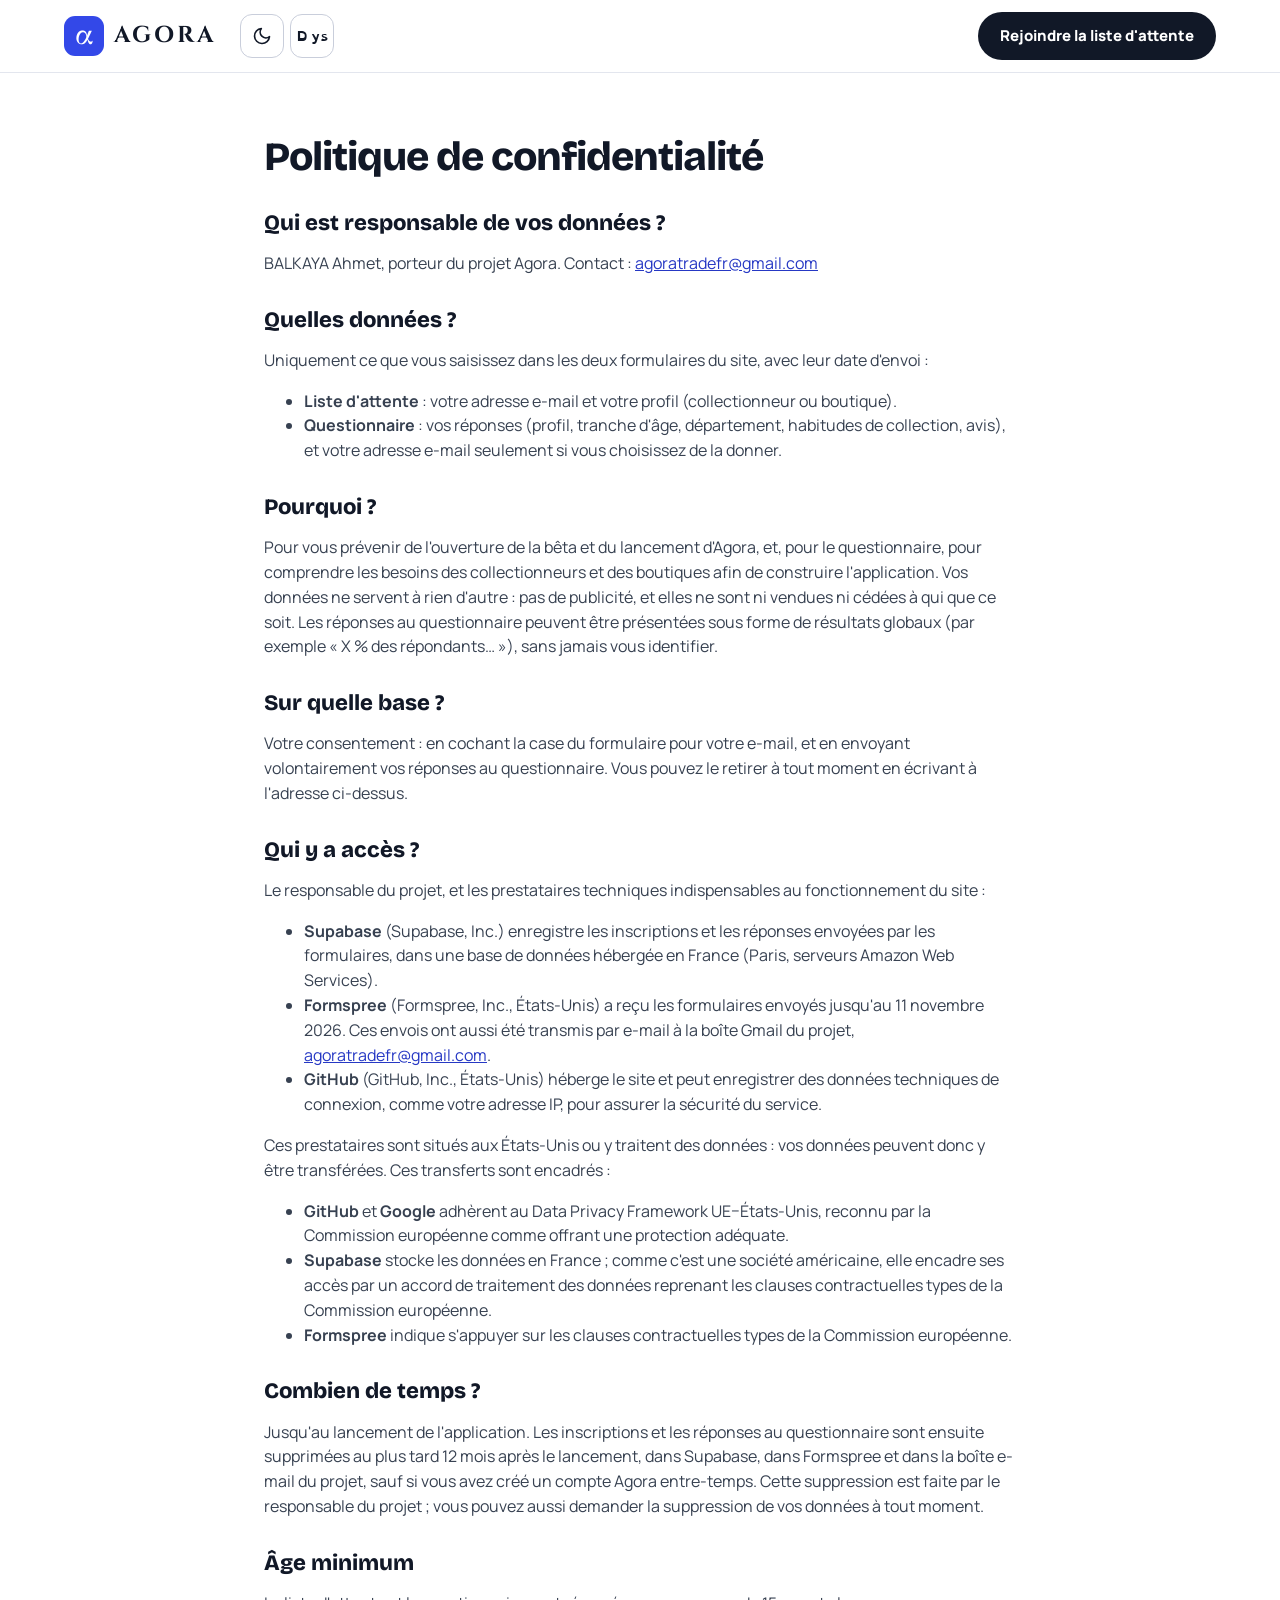
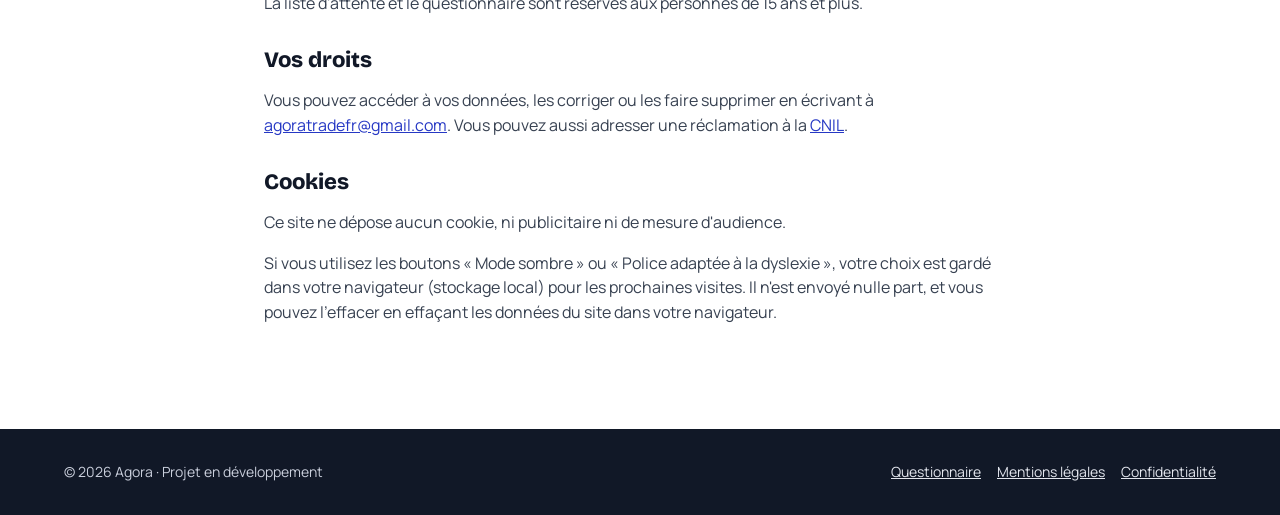
==== commit 0fb81cab: "En-tête : boutons d'affichage toujours à gauche, à côté du logo Co-Authored-By: Claude Opus 5.5 <nor" ====
--- a/confidentialite/index.html
+++ b/confidentialite/index.html
@@ -6,9 +6,9 @@
   <title>Politique de confidentialité — Agora</title>
   <meta name="robots" content="noindex">
   <link rel="icon" href="../favicon.svg" type="image/svg+xml">
-  <script src="../js/preferences.js?v=20261112"></script>
-  <link rel="stylesheet" href="../css/styles.css?v=20261112">
-  <script src="../js/navigation.js?v=20261112" defer></script>
+  <script src="../js/preferences.js?v=20261112c"></script>
+  <link rel="stylesheet" href="../css/styles.css?v=20261112c">
+  <script src="../js/navigation.js?v=20261112c" defer></script>
 </head>
 <body>
   <a class="skip-link" href="#contenu">Aller au contenu</a>
--- a/css/styles.css
+++ b/css/styles.css
@@ -106,6 +106,8 @@
   }
 }
 :root .telephone { color-scheme: light; }
+/* En mode sombre, contour clair pour détacher les téléphones du fond */
+:root[data-theme="dark"] .telephone { background: #2A3142; box-shadow: 0 0 0 2px #4B556B, 0 30px 60px rgba(0, 0, 0, .55); }
 .telephone { color: var(--encre); font-family: var(--police-texte); }
 :root[data-theme="dark"] .chiffre--sombre { background: #070A10; border-color: var(--bordure); }
 :root[data-theme="dark"] .pied { background: #070A10; border-top: 1px solid var(--ligne); }
@@ -120,9 +122,14 @@
 :root[data-police="dyslexie"] body { line-height: 1.75; }
 /* OpenDyslexic est déjà très espacée : titres un peu plus petits pour garder la mise en page */
 :root[data-police="dyslexie"] h1, :root[data-police="dyslexie"] h2, :root[data-police="dyslexie"] h3 { letter-spacing: 0; line-height: 1.3; }
-:root[data-police="dyslexie"] h1 { font-size: clamp(30px, 4vw, 46px); }
+:root[data-police="dyslexie"] h1 { font-size: clamp(26px, 6.5vw, 46px); }
 :root[data-police="dyslexie"] h2 { font-size: clamp(24px, 3vw, 34px); }
-@media (max-width: 1500px) { :root[data-police="dyslexie"] .nav a:not(.btn) { display: none; } }
+/* OpenDyslexic est très large : en-tête réduit au logo, aux réglages et à un bouton court */
+:root[data-police="dyslexie"] .nav a:not(.btn) { display: none; }
+:root[data-police="dyslexie"] .nav .btn .btn__suite { display: none; }
+:root[data-police="dyslexie"] main { overflow-wrap: break-word; }
+:root[data-police="dyslexie"] .hero__grille > * { min-width: 0; }
+@media (max-width: 480px) { :root[data-police="dyslexie"] .logo__nom { display: none; } }
 :root[data-police="dyslexie"] .telephone { --police-titre: 'Bricolage Grotesque', system-ui, sans-serif; --police-texte: 'Manrope', system-ui, sans-serif; letter-spacing: normal; word-spacing: normal; line-height: 1.55; }
 
 *, *::before, *::after { box-sizing: border-box; }
@@ -297,7 +304,7 @@
 .pied__ligne { display: flex; flex-wrap: wrap; justify-content: space-between; gap: 12px 24px; }
 .pied a { color: #E3E6EE; }
 .pied a:hover { color: #FFFFFF; }
-.pied__liens { display: flex; gap: 16px; }
+.pied__liens { display: flex; flex-wrap: wrap; gap: 8px 16px; }
 .pied__note { flex-basis: 100%; font-size: 12px; color: var(--pied-note); margin: 0; }
 
 /* ---------- Pages légales ---------- */
@@ -478,7 +485,8 @@
 .attente__age { margin: 8px 0 0 30px; font-size: 13px; font-weight: 600; color: var(--discret); }
 
 /* ---------- Boutons d'affichage (en-tête) ---------- */
-.reglages { display: flex; gap: 6px; margin-left: auto; }
+.reglages { display: flex; gap: 6px; margin-left: 8px; }
+.reglages + .nav { margin-left: auto; }
 .reglage {
   display: inline-flex; align-items: center; justify-content: center;
   width: 44px; height: 44px; border-radius: 12px; cursor: pointer;
@@ -492,3 +500,5 @@
 :root[data-theme="dark"] .reglage__lune { display: none; }
 :root[data-theme="dark"] .reglage__soleil { display: block; }
 @media (max-width: 420px) { .reglage { width: 40px; height: 40px; } .reglages { gap: 4px; } }
+@media (max-width: 400px) { .logo__nom { display: none; } }
+@media (max-width: 360px) { .container { padding: 0 16px; } .axe { padding: 20px 16px; } .telephone--petit { --l: 236px; } }
